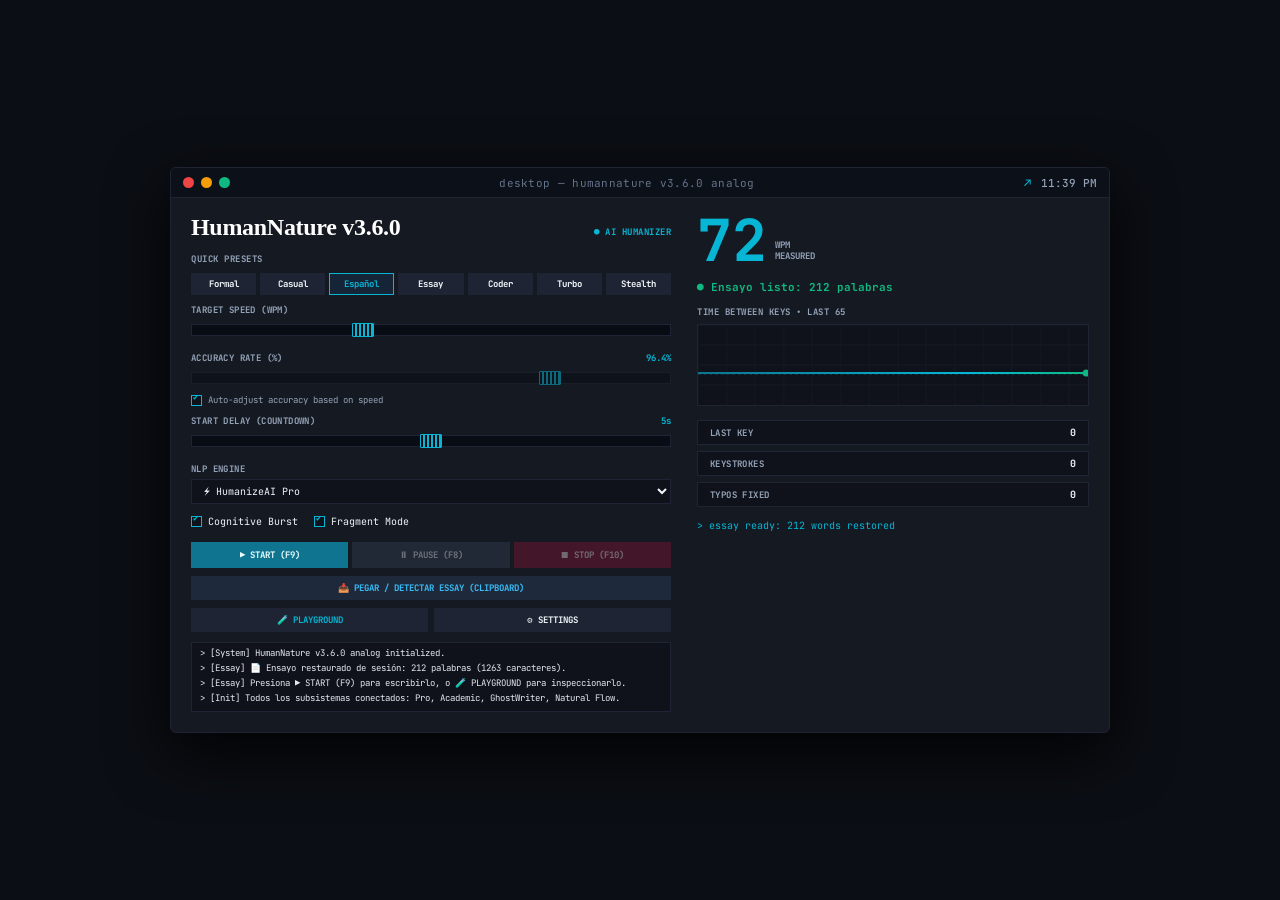
==== templates/index.html @ ff60a1ba "feat: official launch of HumanNature Web Edition v3.6.4" ====
<!DOCTYPE html>
<html lang="es">
<head>
  <meta charset="UTF-8">
  <meta name="viewport" content="width=device-width, initial-scale=1.0">
  <title>desktop — humannature v3.6.0 analog</title>
  <link rel="stylesheet" href="/static/style.css">
  <link rel="preconnect" href="https://fonts.googleapis.com">
  <link rel="preconnect" href="https://fonts.gstatic.com" crossorigin>
  <link href="https://fonts.googleapis.com/css2?family=JetBrains+Mono:wght@400;500;700&display=swap" rel="stylesheet">
</head>
<body>
  <!-- Centered Desktop Window Container -->
  <div class="window-wrapper">
    <div class="desktop-window" id="desktopWindow">
      
      <!-- Top Titlebar: Identical to native Tkinter window -->
      <div class="window-titlebar">
        <div class="titlebar-controls">
          <span class="dot dot-close" title="Close"></span>
          <span class="dot dot-minimize" title="Minimize"></span>
          <span class="dot dot-maximize" title="Maximize"></span>
        </div>
        <div class="titlebar-title">desktop — humannature v3.6.0 analog</div>
        <div class="titlebar-right">
          <span class="pin-icon" title="Always on Top">↗</span>
          <span class="titlebar-clock" id="liveClock">04:38 PM</span>
        </div>
      </div>

      <!-- Main Window Body -->
      <div class="window-body">
        
        <!-- LEFT PANEL (Width 460px) -->
        <div class="left-panel">
          <!-- Title Row -->
          <div class="title-row">
            <h1 class="app-main-title">HumanNature v3.6.0</h1>
            <span class="ai-badge">● AI HUMANIZER</span>
          </div>

          <!-- Quick Presets -->
          <div class="presets-header">
            <span>QUICK PRESETS</span>
          </div>
          <div class="presets-bar" id="presetsBar">
            <button class="preset-btn" data-preset="formal">Formal</button>
            <button class="preset-btn" data-preset="casual">Casual</button>
            <button class="preset-btn active" data-preset="espanol">Español</button>
            <button class="preset-btn" data-preset="essay">Essay</button>
            <button class="preset-btn" data-preset="coder">Coder</button>
            <button class="preset-btn" data-preset="turbo">Turbo</button>
            <button class="preset-btn" data-preset="stealth">Stealth</button>
          </div>

          <!-- Target Speed Slider -->
          <div class="field-group">
            <div class="field-label-row">
              <span class="field-label">TARGET SPEED (WPM)</span>
            </div>
            <div class="slider-wrapper">
              <input type="range" id="wpmSlider" min="30" max="150" value="72" class="analog-slider">
            </div>
          </div>

          <!-- Accuracy Rate Slider -->
          <div class="field-group">
            <div class="field-label-row">
              <span class="field-label">ACCURACY RATE (%)</span>
              <span class="field-value-cyan" id="accValue">96.4%</span>
            </div>
            <div class="slider-wrapper">
              <input type="range" id="accSlider" min="85.0" max="100.0" step="0.1" value="96.4" class="analog-slider" disabled>
            </div>
            <label class="analog-checkbox-label">
              <input type="checkbox" id="autoAccCheck" checked>
              <span class="custom-chk"></span>
              Auto-adjust accuracy based on speed
            </label>
          </div>

          <!-- Start Delay (Countdown) Slider -->
          <div class="field-group">
            <div class="field-label-row">
              <span class="field-label">START DELAY (COUNTDOWN)</span>
              <span class="field-value-cyan" id="delayValue">5s</span>
            </div>
            <div class="slider-wrapper">
              <input type="range" id="delaySlider" min="0" max="10" value="5" class="analog-slider">
            </div>
          </div>

          <!-- NLP Engine Dropdown -->
          <div class="field-group">
            <div class="field-label-row">
              <span class="field-label">NLP ENGINE</span>
            </div>
            <div class="select-box-wrapper">
              <select id="engineSelect" class="analog-select">
                <option value="⚡ HumanizeAI Pro" selected>⚡ HumanizeAI Pro</option>
                <option value="🎓 Academic Master">🎓 Academic Master</option>
                <option value="👻 GhostWriter Ultra">👻 GhostWriter Ultra</option>
                <option value="🌊 Natural Flow">🌊 Natural Flow</option>
              </select>
            </div>
          </div>

          <!-- Typing Options (Burst & Fragment Mode) -->
          <div class="typing-options-row">
            <label class="analog-checkbox-label">
              <input type="checkbox" id="burstCheck" checked>
              <span class="custom-chk"></span>
              Cognitive Burst
            </label>
            <label class="analog-checkbox-label">
              <input type="checkbox" id="fragmentsCheck" checked>
              <span class="custom-chk"></span>
              Fragment Mode
            </label>
          </div>

          <!-- Direct Action Buttons Row 1: START, PAUSE, STOP -->
          <div class="action-btn-row-1">
            <button id="startBtn" class="btn-cyan-action">
              <span>▶ START (F9)</span>
            </button>
            <button id="pauseBtn" class="btn-slate-action" disabled>
              <span>⏸  PAUSE (F8)</span>
            </button>
            <button id="stopBtn" class="btn-rose-action" disabled>
              <span>⏹ STOP (F10)</span>
            </button>
          </div>

          <!-- Action Button Row 2: PEGAR / DETECTAR ESSAY -->
          <button id="pasteEssayBtn" class="btn-paste-essay">
            <span>📥  PEGAR / DETECTAR ESSAY (CLIPBOARD)</span>
          </button>

          <!-- Action Button Row 3: PLAYGROUND & SETTINGS -->
          <div class="action-btn-row-3">
            <button id="playgroundBtn" class="btn-secondary-action">
              <span>🧪  PLAYGROUND</span>
            </button>
            <button id="settingsBtn" class="btn-secondary-action">
              <span>⚙  SETTINGS</span>
            </button>
          </div>

          <!-- Terminal Output Box -->
          <div class="analog-terminal" id="terminalOutput">
            <div class="terminal-line">&gt; [System] HumanNature v3.6.0 analog initialized.</div>
            <div class="terminal-line">&gt; [Essay] 📄 Ensayo restaurado de sesión: 212 palabras (1263 caracteres).</div>
            <div class="terminal-line">&gt; [Essay] Presiona ▶ START (F9) para escribirlo, o 🧪 PLAYGROUND para inspeccionarlo.</div>
          </div>
        </div>

        <!-- RIGHT PANEL -->
        <div class="right-panel">
          <!-- Top Speed Meter -->
          <div class="speed-meter-container">
            <div class="speed-huge-val" id="wpmHugeDisplay">72</div>
            <div class="speed-sub-label">
              <span>WPM</span>
              <span>MEASURED</span>
            </div>
          </div>

          <!-- Main Status Label -->
          <div class="main-status-label ready" id="statusLabel">● Ensayo listo: 212 palabras</div>

          <!-- Latency Graph Title & Canvas -->
          <div class="chart-section">
            <div class="chart-title">TIME BETWEEN KEYS • LAST 65</div>
            <div class="canvas-frame">
              <canvas id="analogCanvas" width="410" height="80"></canvas>
            </div>
          </div>

          <!-- Stat Rows (Last Key, Keystrokes, Typos Fixed) -->
          <div class="stat-rows-container">
            <div class="stat-strip">
              <span class="stat-name">LAST KEY</span>
              <span class="stat-value" id="valLastKey">0</span>
            </div>
            <div class="stat-strip">
              <span class="stat-name">KEYSTROKES</span>
              <span class="stat-value" id="valKeystrokes">0</span>
            </div>
            <div class="stat-strip">
              <span class="stat-name">TYPOS FIXED</span>
              <span class="stat-value" id="valTypos">0</span>
            </div>
          </div>

          <!-- Bottom Telemetry Label -->
          <div class="telemetry-bottom-label" id="telemetryLabel">&gt; essay ready: 212 words restored</div>
        </div>
      </div>
    </div>
  </div>

  <!-- ============================================================
       PLAYGROUND MODAL: 🧪 TEXT PLAYGROUND & INSPECTOR
       (1:1 Replica of Desktop open_playground)
  ============================================================ -->
  <div class="modal-backdrop" id="playgroundModal">
    <div class="modal-dialog pg-dialog-full">
      
      <!-- Top header -->
      <div class="pg-header">
        <div class="pg-title-box">
          <h2 class="pg-title">🧪 TEXT PLAYGROUND & INSPECTOR</h2>
          <p class="pg-subtitle">Live test text humanization (English / Spanish), inspect linguistic diffs, and preview typing metrics.</p>
        </div>
        <button class="pg-close-btn" id="closePlaygroundBtn">✕ CLOSE</button>
      </div>

      <!-- Toolbar -->
      <div class="pg-toolbar">
        <div class="pg-toolbar-left">
          <span class="pg-tb-label">ENGINE:</span>
          <select id="pgEngineSelect" class="pg-select">
            <option value="⚡ HumanizeAI Pro" selected>⚡ HumanizeAI Pro</option>
            <option value="🎓 Academic Master">🎓 Academic Master</option>
            <option value="👻 GhostWriter Ultra">👻 GhostWriter Ultra</option>
            <option value="🌊 Natural Flow">🌊 Natural Flow</option>
          </select>
          <label class="analog-checkbox-label">
            <input type="checkbox" id="pgCasualCheck">
            <span class="custom-chk"></span>
            Casual Mode
          </label>
          <button id="pgSampleEnBtn" class="pg-btn">✨ SAMPLE EN</button>
          <button id="pgSampleEsBtn" class="pg-btn">🇪🇸 SAMPLE ES</button>
          <button id="pgPasteBtn" class="pg-btn">📥 PASTE</button>
          <button id="pgClearBtn" class="pg-btn pg-btn-muted">CLEAR</button>
        </div>
        
        <div class="pg-toolbar-right">
          <button id="pgCleanMarkdownBtn" class="pg-btn">🧹 CLEAN MARKDOWN</button>
          <button id="pgRunBtn" class="pg-btn-primary">⚡ RUN HUMANIZER</button>
          <button id="pgCopyBtn" class="pg-btn">📋 COPY</button>
          <button id="pgUseAutotyperBtn" class="pg-btn-green">🚀 USE IN AUTOTYPER</button>
        </div>
      </div>

      <!-- Split editor pane (50% / 50%) -->
      <div class="pg-editors-container">
        <!-- Left: Original -->
        <div class="pg-editor-col">
          <div class="pg-editor-label">ORIGINAL TEXT (INPUT)</div>
          <textarea id="pgInputText" class="pg-editor-textarea" placeholder="Pega aquí tu ensayo generado por IA..."></textarea>
        </div>

        <!-- Right: Humanized Output (Preview) - Dark Theme Matching Original App -->
        <div class="pg-editor-col">
          <div class="pg-editor-label pg-label-cyan">HUMANIZED OUTPUT (PREVIEW)</div>
          <textarea id="pgOutputText" class="pg-editor-textarea" placeholder="El texto humanizado aparecerá aquí tras presionar 'RUN HUMANIZER'..." readonly></textarea>
        </div>
      </div>

      <!-- Bottom Analytics Dashboard (5 Metric Cards) -->
      <div class="pg-analytics-dashboard">
        <div class="pg-metric-card">
          <span class="pg-metric-title">INPUT WORDS / CHARS</span>
          <strong class="pg-metric-val" id="cardInWords">0 words • 0 chars</strong>
        </div>
        <div class="pg-metric-card">
          <span class="pg-metric-title">OUTPUT WORDS / CHARS</span>
          <strong class="pg-metric-val" id="cardOutWords">0 words • 0 chars</strong>
        </div>
        <div class="pg-metric-card">
          <span class="pg-metric-title">WORDS CHANGED / DIFF</span>
          <strong class="pg-metric-val" id="cardDiff">0 words modified</strong>
        </div>
        <div class="pg-metric-card">
          <span class="pg-metric-title">DETECTED LANGUAGE</span>
          <strong class="pg-metric-val" id="cardLang">—</strong>
        </div>
        <div class="pg-metric-card">
          <span class="pg-metric-title">EST. TYPING DURATION</span>
          <strong class="pg-metric-val" id="cardTiming">0m 00s @ 72 WPM</strong>
        </div>
      </div>

      <!-- Extra: Bookmarklet Bar for universal typing in Google Docs / GPTZero -->
      <div class="pg-bookmarklet-strip">
        <span class="bm-strip-text">⚡ Auto-Typer Universal Bookmarklet:</span>
        <a href="#" id="pgBookmarkletLink" class="bm-strip-pill">⚡ HumanNature AutoTyper</a>
        <span class="bm-strip-hint">(Arrastra este botón a tu barra de marcadores para escribir directo en Google Docs / GPTZero)</span>
      </div>
    </div>
  </div>

  <!-- ============================================================
       SETTINGS MODAL: ⚙ SETTINGS
  ============================================================ -->
  <div class="modal-backdrop" id="settingsModal">
    <div class="modal-dialog modal-sm">
      <div class="modal-header">
        <h2 class="modal-title">⚙ SETTINGS & CONFIGURATION</h2>
        <button class="modal-close-btn" id="closeSettingsBtn">✕ CLOSE</button>
      </div>
      <div class="settings-content">
        <div class="setting-row">
          <div>
            <strong>Use Shift+Enter for newlines</strong>
            <p>Emits Shift+Enter instead of standard Enter (useful for chat apps / docs).</p>
          </div>
          <label class="analog-checkbox-label">
            <input type="checkbox" id="setShiftEnter">
            <span class="custom-chk"></span>
          </label>
        </div>
        <div class="setting-row">
          <div>
            <strong>🚫 Strip Markdown (*, **, `)</strong>
            <p>Removes AI asterisks and markdown symbols before typing (prevents Google Docs markdown alerts).</p>
          </div>
          <label class="analog-checkbox-label">
            <input type="checkbox" id="setStripMarkdown" checked>
            <span class="custom-chk"></span>
          </label>
        </div>
        <div class="setting-row">
          <div>
            <strong>🚫 Strip Emojis</strong>
            <p>Filters out emojis before simulated typing.</p>
          </div>
          <label class="analog-checkbox-label">
            <input type="checkbox" id="setStripEmojis">
            <span class="custom-chk"></span>
          </label>
        </div>
        <div class="setting-row">
          <div>
            <strong>Audio feedback (Synthetic clicks)</strong>
            <p>Subtle mechanical keyboard audio clicks during keystroke simulation.</p>
          </div>
          <label class="analog-checkbox-label">
            <input type="checkbox" id="setAudioClicks">
            <span class="custom-chk"></span>
          </label>
        </div>
        <div class="setting-row">
          <div>
            <strong>External System Window Typing Bridge</strong>
            <p>Allows typing into other native desktop windows via background pynput worker.</p>
          </div>
          <button id="setDesktopBridgeBtn" class="tb-btn tb-btn-secondary" style="font-size: 11px;">
            💻 TYPE TO ACTIVE DESKTOP WINDOW
          </button>
        </div>
      </div>
    </div>
  </div>

  <script src="/static/app.js?v=3.6.4"></script>
</body>
</html>
---- static/style.css ----
/* HumanNature v3.6.0 Analog Desktop Theme - 1:1 Pixel Match */
:root {
  --c-bg: #0B0E14;
  --c-cream: #151922;
  --c-charcoal: #F1F5F9;
  --c-orange: #06B6D4;      /* Cyber Cyan */
  --c-muted: #94A3B8;
  --c-border: #1E2433;
  --c-surface: #0F121A;
  --c-rose: #F43F5E;
  --c-green: #10B981;
  --c-btn-bg: #1E2433;
  --c-btn-hover: #283044;
  
  --font-serif: 'Georgia', serif;
  --font-mono: 'Consolas', 'JetBrains Mono', monospace;
}

* {
  box-sizing: border-box;
  margin: 0;
  padding: 0;
}

body {
  background-color: var(--c-bg);
  color: var(--c-charcoal);
  font-family: var(--font-mono);
  min-height: 100vh;
  display: flex;
  align-items: center;
  justify-content: center;
  padding: 16px;
  user-select: none;
}

/* Centered Window Wrapper */
.window-wrapper {
  display: flex;
  justify-content: center;
  align-items: center;
  width: 100%;
}

.desktop-window {
  width: 940px;
  background-color: var(--c-cream);
  border: 1px solid var(--c-border);
  border-radius: 6px;
  box-shadow: 0 20px 60px rgba(0, 0, 0, 0.85);
  overflow: hidden;
  display: flex;
  flex-direction: column;
}

/* -------------------------------------------------------------
   Titlebar (Identical to Tkinter borderless / dark title)
------------------------------------------------------------- */
.window-titlebar {
  background-color: #0c1018;
  height: 30px;
  border-bottom: 1px solid var(--c-border);
  display: flex;
  align-items: center;
  justify-content: space-between;
  padding: 0 12px;
}

.titlebar-controls {
  display: flex;
  align-items: center;
  gap: 7px;
}

.dot {
  width: 11px;
  height: 11px;
  border-radius: 50%;
  display: inline-block;
  cursor: pointer;
}

.dot-close { background-color: #ef4444; }
.dot-minimize { background-color: #f59e0b; }
.dot-maximize { background-color: #10b981; }

.titlebar-title {
  font-family: var(--font-mono);
  font-size: 11px;
  color: #64748b;
  letter-spacing: 0.3px;
}

.titlebar-right {
  display: flex;
  align-items: center;
  gap: 10px;
  font-family: var(--font-mono);
  font-size: 11px;
  color: #64748b;
}

.pin-icon {
  color: #06B6D4;
  font-size: 12px;
  cursor: pointer;
}

.titlebar-clock {
  color: #94A3B8;
  font-weight: 500;
}

/* -------------------------------------------------------------
   Window Body
------------------------------------------------------------- */
.window-body {
  display: grid;
  grid-template-columns: 480px 1fr;
  padding: 16px 20px 20px;
  gap: 20px;
  background-color: var(--c-cream);
}

/* -------------------------------------------------------------
   LEFT PANEL
------------------------------------------------------------- */
.left-panel {
  display: flex;
  flex-direction: column;
  gap: 8px;
}

.title-row {
  display: flex;
  align-items: baseline;
  justify-content: space-between;
  margin-bottom: 2px;
}

.app-main-title {
  font-family: var(--font-serif);
  font-size: 24px;
  font-weight: 700;
  color: #FFFFFF;
  letter-spacing: -0.3px;
}

.ai-badge {
  font-family: var(--font-mono);
  font-size: 9px;
  font-weight: 700;
  color: var(--c-orange);
  letter-spacing: 0.5px;
}

/* Presets Bar */
.presets-header {
  font-size: 9px;
  font-weight: 700;
  color: var(--c-muted);
  letter-spacing: 0.5px;
  margin-top: 2px;
}

.presets-bar {
  display: flex;
  gap: 4px;
}

.preset-btn {
  flex: 1;
  background-color: var(--c-btn-bg);
  color: var(--c-charcoal);
  border: 1px solid var(--c-border);
  font-family: var(--font-mono);
  font-size: 9px;
  font-weight: 700;
  padding: 4px 0;
  cursor: pointer;
  text-align: center;
  transition: all 0.15s ease;
}

.preset-btn:hover {
  background-color: var(--c-btn-hover);
  color: var(--c-orange);
}

.preset-btn.active {
  border-color: var(--c-orange);
  color: var(--c-orange);
  background-color: #162438;
}

/* Sliders & Controls */
.field-group {
  display: flex;
  flex-direction: column;
  gap: 2px;
  margin-top: 1px;
}

.field-label-row {
  display: flex;
  justify-content: space-between;
  align-items: center;
}

.field-label {
  font-size: 9px;
  font-weight: 700;
  color: var(--c-muted);
  letter-spacing: 0.4px;
}

.field-value-cyan {
  font-size: 9px;
  font-weight: 700;
  color: var(--c-orange);
}

.slider-wrapper {
  padding: 2px 0;
}

/* Exact Tkinter Scale lookalike */
.analog-slider {
  -webkit-appearance: none;
  appearance: none;
  width: 100%;
  height: 12px;
  background: #080c14;
  border: 1px solid #1E2433;
  outline: none;
  cursor: pointer;
}

.analog-slider::-webkit-slider-thumb {
  -webkit-appearance: none;
  appearance: none;
  width: 22px;
  height: 14px;
  background: repeating-linear-gradient(
    90deg,
    #080c14,
    #080c14 2px,
    #06B6D4 2px,
    #06B6D4 4px
  );
  border: 1px solid #06B6D4;
  border-radius: 1px;
  cursor: pointer;
}

.analog-slider:disabled {
  opacity: 0.5;
  cursor: not-allowed;
}

/* Checkbox Style matching Tkinter checkbuttons */
.analog-checkbox-label {
  display: inline-flex;
  align-items: center;
  gap: 6px;
  font-size: 9px;
  color: var(--c-muted);
  cursor: pointer;
  margin-top: 1px;
}

.analog-checkbox-label input {
  display: none;
}

.custom-chk {
  width: 11px;
  height: 11px;
  background-color: var(--c-surface);
  border: 1px solid #283044;
  display: inline-block;
  position: relative;
}

.analog-checkbox-label input:checked + .custom-chk {
  background-color: var(--c-surface);
  border-color: var(--c-orange);
}

.analog-checkbox-label input:checked + .custom-chk::after {
  content: "✔";
  position: absolute;
  top: -3px;
  left: 1px;
  font-size: 9px;
  color: var(--c-orange);
  line-height: 1;
}

/* NLP Select */
.select-box-wrapper {
  margin-top: 2px;
}

.analog-select {
  width: 100%;
  background-color: var(--c-surface);
  color: var(--c-charcoal);
  border: 1px solid var(--c-border);
  font-family: var(--font-mono);
  font-size: 10px;
  padding: 4px 8px;
  outline: none;
  cursor: pointer;
}

.analog-select:focus {
  border-color: var(--c-orange);
}

/* Typing options */
.typing-options-row {
  display: flex;
  gap: 16px;
  margin-top: 2px;
  margin-bottom: 2px;
}

.typing-options-row .analog-checkbox-label {
  color: var(--c-charcoal);
  font-size: 10px;
}

/* Buttons Row 1 */
.action-btn-row-1 {
  display: flex;
  gap: 4px;
  margin-top: 4px;
}

.action-btn-row-1 button {
  flex: 1;
  font-family: var(--font-mono);
  font-size: 9px;
  font-weight: 700;
  padding: 7px 0;
  border: none;
  cursor: pointer;
  transition: opacity 0.15s ease;
}

.btn-cyan-action {
  background-color: #0E7490;
  color: #ECFEFF;
}

.btn-cyan-action:hover:not(:disabled) {
  background-color: #0891B2;
}

.btn-slate-action {
  background-color: #334155;
  color: #F1F5F9;
}

.btn-slate-action:hover:not(:disabled) {
  background-color: #475569;
}

.btn-rose-action {
  background-color: #881337;
  color: #FFE4E6;
}

.btn-rose-action:hover:not(:disabled) {
  background-color: #9F1239;
}

button:disabled {
  opacity: 0.4;
  cursor: not-allowed;
}

/* Button Row 2: Paste Essay */
.btn-paste-essay {
  width: 100%;
  background-color: #1E293B;
  color: #38BDF8;
  font-family: var(--font-mono);
  font-size: 9px;
  font-weight: 700;
  padding: 6px 0;
  border: none;
  cursor: pointer;
  transition: background-color 0.15s ease;
}

.btn-paste-essay:hover {
  background-color: #334155;
}

/* Button Row 3: Playground & Settings */
.action-btn-row-3 {
  display: flex;
  gap: 6px;
}

.btn-secondary-action {
  flex: 1;
  background-color: var(--c-btn-bg);
  color: var(--c-orange);
  border: none;
  font-family: var(--font-mono);
  font-size: 9px;
  font-weight: 700;
  padding: 6px 0;
  cursor: pointer;
}

.btn-secondary-action:last-child {
  color: var(--c-charcoal);
}

.btn-secondary-action:hover {
  background-color: var(--c-btn-hover);
}

/* Analog Terminal Box */
.analog-terminal {
  background-color: var(--c-surface);
  border: 1px solid var(--c-border);
  height: 70px;
  overflow-y: auto;
  padding: 6px 8px;
  display: flex;
  flex-direction: column;
  gap: 3px;
  font-size: 9px;
  color: #E2E8F0;
  margin-top: 2px;
}

.terminal-line {
  line-height: 1.35;
  word-break: break-all;
}

/* -------------------------------------------------------------
   RIGHT PANEL
------------------------------------------------------------- */
.right-panel {
  display: flex;
  flex-direction: column;
  padding-left: 6px;
}

.speed-meter-container {
  display: flex;
  align-items: flex-end;
  gap: 8px;
}

.speed-huge-val {
  font-family: var(--font-mono);
  font-size: 58px;
  font-weight: 700;
  color: var(--c-orange);
  line-height: 0.9;
}

.speed-sub-label {
  display: flex;
  flex-direction: column;
  font-family: var(--font-mono);
  font-size: 9px;
  font-weight: 700;
  color: var(--c-muted);
  line-height: 1.25;
  margin-bottom: 4px;
}

.main-status-label {
  font-family: var(--font-mono);
  font-size: 11px;
  font-weight: 700;
  color: var(--c-green);
  margin-top: 14px;
  margin-bottom: 12px;
}

.chart-section {
  display: flex;
  flex-direction: column;
  gap: 6px;
}

.chart-title {
  font-size: 9px;
  font-weight: 700;
  color: var(--c-muted);
  letter-spacing: 0.5px;
}

.canvas-frame {
  background-color: var(--c-surface);
  border: 1px solid var(--c-border);
  height: 82px;
  display: flex;
}

#analogCanvas {
  width: 100%;
  height: 80px;
  display: block;
}

/* Stat Rows */
.stat-rows-container {
  display: flex;
  flex-direction: column;
  gap: 6px;
  margin-top: 14px;
}

.stat-strip {
  background-color: var(--c-surface);
  border: 1px solid var(--c-border);
  padding: 5px 12px;
  display: flex;
  justify-content: space-between;
  align-items: center;
}

.stat-name {
  font-size: 9px;
  font-weight: 700;
  color: var(--c-muted);
  letter-spacing: 0.4px;
}

.stat-value {
  font-size: 10px;
  font-weight: 700;
  color: var(--c-charcoal);
}

.telemetry-bottom-label {
  font-family: var(--font-mono);
  font-size: 10px;
  color: var(--c-orange);
  margin-top: 12px;
}

/* -------------------------------------------------------------
   PLAYGROUND MODAL (1:1 Match with Desktop open_playground)
------------------------------------------------------------- */
.modal-backdrop {
  position: fixed;
  top: 0;
  left: 0;
  width: 100vw;
  height: 100vh;
  background-color: rgba(6, 8, 13, 0.85);
  display: none;
  align-items: center;
  justify-content: center;
  z-index: 99999;
  backdrop-filter: blur(4px);
}

.modal-backdrop.open {
  display: flex;
}

.modal-dialog {
  background-color: var(--c-bg);
  border: 1px solid var(--c-border);
  box-shadow: 0 24px 70px rgba(0, 0, 0, 0.95);
  display: flex;
  flex-direction: column;
  overflow: hidden;
  border-radius: 4px;
}

.pg-dialog-full {
  width: 920px;
  max-width: 96vw;
  max-height: 94vh;
}

.pg-header {
  background-color: var(--c-cream);
  padding: 12px 16px;
  display: flex;
  justify-content: space-between;
  align-items: center;
  border-bottom: 1px solid var(--c-border);
}

.pg-title {
  font-family: var(--font-serif);
  font-size: 13px;
  font-weight: 700;
  color: var(--c-charcoal);
}

.pg-subtitle {
  font-family: var(--font-mono);
  font-size: 8px;
  color: var(--c-muted);
  margin-top: 2px;
}

.pg-close-btn {
  background-color: var(--c-btn-bg);
  color: var(--c-muted);
  border: 1px solid var(--c-border);
  font-family: var(--font-mono);
  font-size: 8px;
  font-weight: 700;
  padding: 4px 10px;
  cursor: pointer;
}

.pg-close-btn:hover {
  color: var(--c-charcoal);
  border-color: var(--c-orange);
}

/* Toolbar */
.pg-toolbar {
  background-color: var(--c-surface);
  border-bottom: 1px solid var(--c-border);
  padding: 8px 16px;
  display: flex;
  justify-content: space-between;
  align-items: center;
  gap: 8px;
  flex-wrap: wrap;
}

.pg-toolbar-left, .pg-toolbar-right {
  display: flex;
  align-items: center;
  gap: 6px;
}

.pg-tb-label {
  font-size: 8px;
  font-weight: 700;
  color: var(--c-muted);
}

.pg-select {
  background-color: var(--c-cream);
  color: var(--c-charcoal);
  border: 1px solid var(--c-border);
  font-family: var(--font-mono);
  font-size: 9px;
  padding: 3px 6px;
  outline: none;
}

.pg-btn {
  background-color: var(--c-btn-bg);
  color: var(--c-charcoal);
  border: none;
  font-family: var(--font-mono);
  font-size: 8px;
  font-weight: 700;
  padding: 4px 8px;
  cursor: pointer;
  transition: all 0.15s ease;
}

.pg-btn:hover {
  background-color: var(--c-btn-hover);
  color: var(--c-orange);
}

.pg-btn-muted {
  color: var(--c-muted);
}

.pg-btn-primary {
  background-color: var(--c-orange);
  color: var(--c-bg);
  border: none;
  font-family: var(--font-mono);
  font-size: 8px;
  font-weight: 700;
  padding: 4px 12px;
  cursor: pointer;
}

.pg-btn-primary:hover {
  background-color: #22D3EE;
}

.pg-btn-green {
  background-color: #059669;
  color: #FFFFFF;
  border: none;
  font-family: var(--font-mono);
  font-size: 8px;
  font-weight: 700;
  padding: 4px 10px;
  cursor: pointer;
}

.pg-btn-green:hover {
  background-color: #10B981;
}

/* Split Dual Editor Pane */
.pg-editors-container {
  display: flex;
  gap: 12px;
  padding: 12px 16px;
  background-color: var(--c-bg);
}

.pg-editor-col {
  flex: 1;
  display: flex;
  flex-direction: column;
  gap: 4px;
}

.pg-editor-label {
  font-size: 8px;
  font-weight: 700;
  color: var(--c-muted);
  letter-spacing: 0.3px;
}

.pg-label-cyan {
  color: var(--c-orange);
}

/* Both textareas are DARK (#0F121A) matching original Tkinter Text */
.pg-editor-textarea {
  width: 100%;
  height: 240px;
  background-color: var(--c-surface);
  border: 1px solid var(--c-border);
  color: #E2E8F0;
  font-family: var(--font-mono);
  font-size: 10px;
  line-height: 1.5;
  padding: 10px;
  resize: vertical;
  outline: none;
}

.pg-editor-textarea:focus {
  border-color: var(--c-orange);
}

/* Bottom Analytics Dashboard (5 Cards) */
.pg-analytics-dashboard {
  background-color: var(--c-cream);
  border-top: 1px solid var(--c-border);
  padding: 10px 16px;
  display: flex;
  gap: 8px;
}

.pg-metric-card {
  flex: 1;
  background-color: var(--c-surface);
  border: 1px solid var(--c-border);
  padding: 6px 12px;
  display: flex;
  flex-direction: column;
  gap: 2px;
}

.pg-metric-title {
  font-size: 7px;
  font-weight: 700;
  color: var(--c-muted);
  letter-spacing: 0.3px;
}

.pg-metric-val {
  font-size: 11px;
  font-weight: 700;
  color: var(--c-charcoal);
  white-space: nowrap;
  overflow: hidden;
  text-overflow: ellipsis;
}

/* Extra Bookmarklet Strip */
.pg-bookmarklet-strip {
  background-color: #0c1018;
  border-top: 1px solid var(--c-border);
  padding: 6px 16px;
  display: flex;
  align-items: center;
  gap: 10px;
  font-size: 9px;
  color: var(--c-muted);
}

.bm-strip-pill {
  background: linear-gradient(135deg, #0284c7, #2563eb);
  color: #FFFFFF;
  text-decoration: none;
  font-size: 9px;
  font-weight: 700;
  padding: 3px 10px;
  border-radius: 12px;
  cursor: grab;
}

.bm-strip-hint {
  font-size: 8px;
  color: #64748b;
}

/* -------------------------------------------------------------
   SETTINGS MODAL
------------------------------------------------------------- */
.modal-sm {
  width: 500px;
}

.modal-header {
  background-color: #0c1018;
  border-bottom: 1px solid var(--c-border);
  padding: 10px 16px;
  display: flex;
  justify-content: space-between;
  align-items: center;
}

.modal-title {
  font-family: var(--font-serif);
  font-size: 13px;
  font-weight: 700;
  color: var(--c-charcoal);
}

.modal-close-btn {
  background-color: var(--c-btn-bg);
  color: var(--c-muted);
  border: 1px solid var(--c-border);
  font-family: var(--font-mono);
  font-size: 8px;
  font-weight: 700;
  padding: 4px 10px;
  cursor: pointer;
}

.modal-close-btn:hover {
  color: var(--c-charcoal);
  border-color: var(--c-orange);
}

.settings-content {
  padding: 14px 18px;
  display: flex;
  flex-direction: column;
  gap: 12px;
  background-color: var(--c-cream);
}

.setting-row {
  display: flex;
  justify-content: space-between;
  align-items: center;
  padding: 8px 0;
  border-bottom: 1px solid var(--c-border);
}

.setting-row strong {
  font-size: 10px;
  display: block;
}

.setting-row p {
  font-size: 8px;
  color: var(--c-muted);
  margin-top: 2px;
}
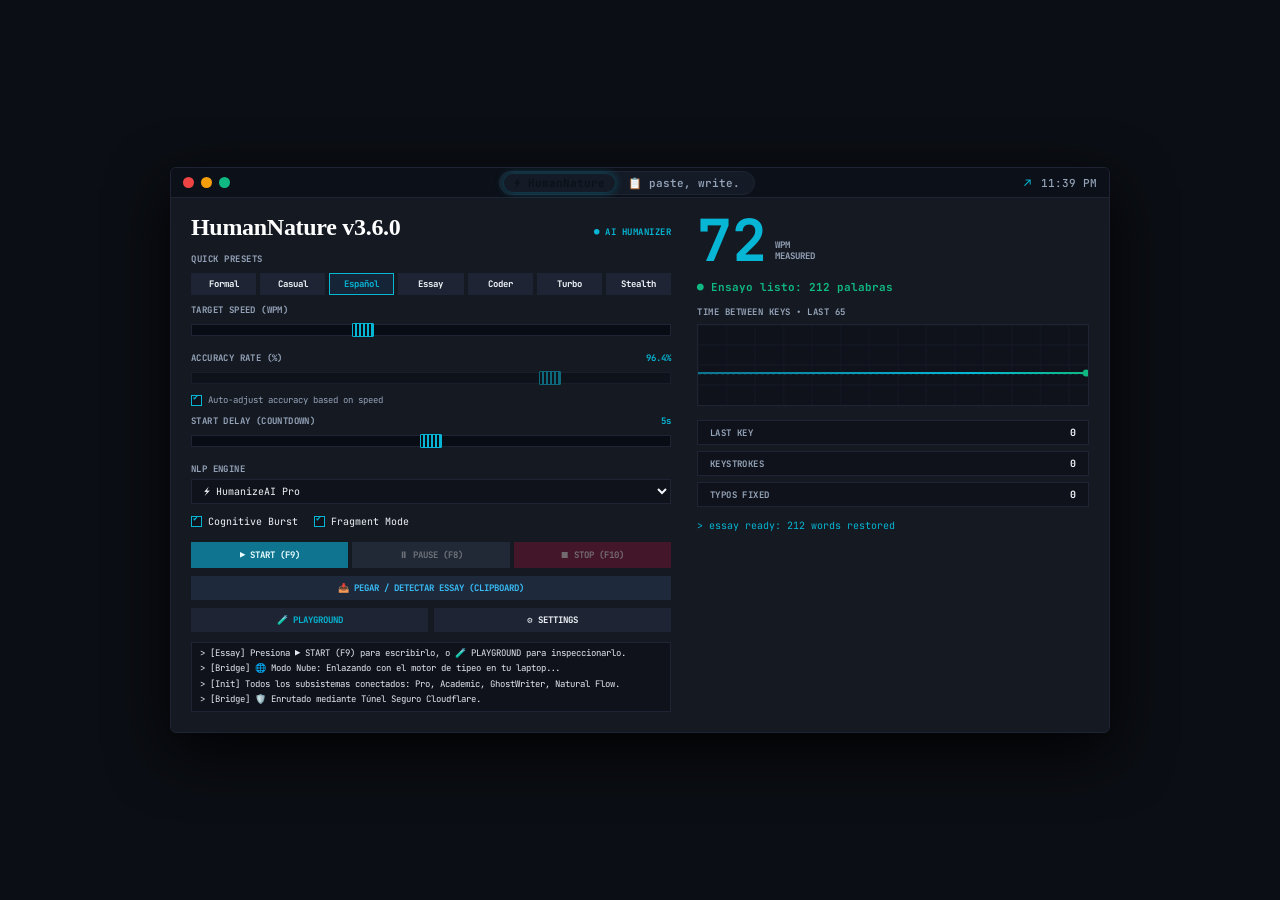
==== commit 3abe00ec: "feat: add paste, write. alternate web app view and transform endpoints" ====
--- a/templates/index.html
+++ b/templates/index.html
@@ -21,7 +21,12 @@
           <span class="dot dot-minimize" title="Minimize"></span>
           <span class="dot dot-maximize" title="Maximize"></span>
         </div>
-        <div class="titlebar-title">desktop — humannature v3.6.0 analog</div>
+        
+        <div class="app-switcher">
+          <a href="/" class="switcher-pill active" title="HumanNature AI Essay Humanizer">⚡ HumanNature</a>
+          <a href="/paste-write" class="switcher-pill" title="paste, write. — Universal Input Typist">📋 paste, write.</a>
+        </div>
+
         <div class="titlebar-right">
           <span class="pin-icon" title="Always on Top">↗</span>
           <span class="titlebar-clock" id="liveClock">04:38 PM</span>
--- a/static/style.css
+++ b/static/style.css
@@ -91,6 +91,39 @@
   letter-spacing: 0.3px;
 }
 
+/* App Switcher in Titlebar */
+.app-switcher {
+  display: flex;
+  align-items: center;
+  background-color: #141A26;
+  border: 1px solid var(--c-border);
+  border-radius: 20px;
+  padding: 2px 4px;
+  gap: 3px;
+}
+
+.switcher-pill {
+  font-size: 11px;
+  font-family: var(--font-mono);
+  font-weight: 600;
+  color: #94A3B8;
+  text-decoration: none;
+  padding: 2px 10px;
+  border-radius: 14px;
+  transition: all 0.18s ease;
+}
+
+.switcher-pill:hover {
+  color: #F1F5F9;
+  background-color: rgba(255, 255, 255, 0.05);
+}
+
+.switcher-pill.active {
+  color: #0c1018;
+  background-color: var(--c-cyan);
+  box-shadow: 0 0 10px rgba(6, 182, 212, 0.4);
+}
+
 .titlebar-right {
   display: flex;
   align-items: center;
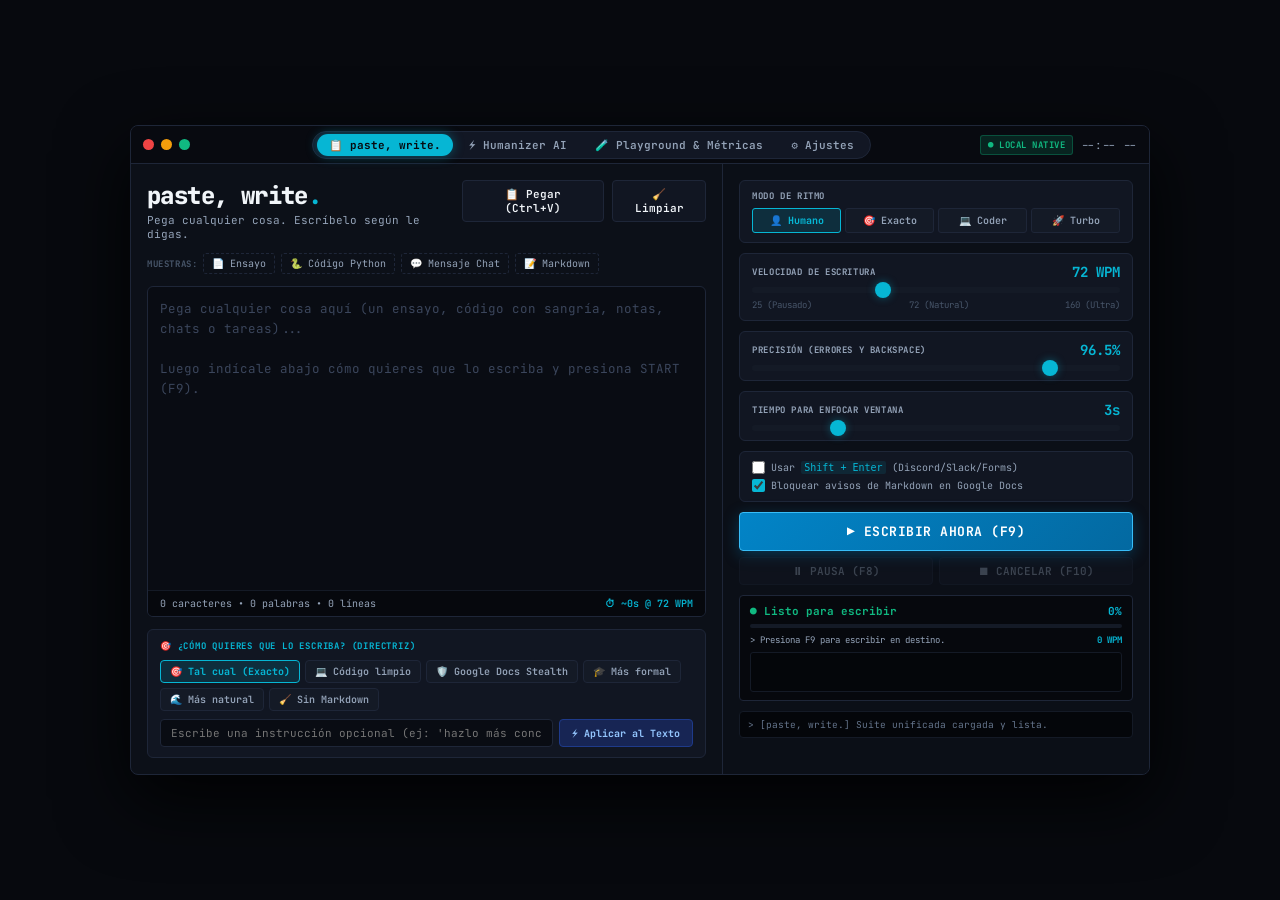
==== commit a7b653fe: "feat: merge HumanNature and paste, write into a single unified master application" ====
--- a/templates/index.html
+++ b/templates/index.html
@@ -3,364 +3,428 @@
 <head>
   <meta charset="UTF-8">
   <meta name="viewport" content="width=device-width, initial-scale=1.0">
-  <title>desktop — humannature v3.6.0 analog</title>
-  <link rel="stylesheet" href="/static/style.css">
+  <title>HumanNature × paste, write. — Unified Typist & AI Studio</title>
+  <link rel="stylesheet" href="/static/unified.css">
   <link rel="preconnect" href="https://fonts.googleapis.com">
   <link rel="preconnect" href="https://fonts.gstatic.com" crossorigin>
-  <link href="https://fonts.googleapis.com/css2?family=JetBrains+Mono:wght@400;500;700&display=swap" rel="stylesheet">
+  <link href="https://fonts.googleapis.com/css2?family=JetBrains+Mono:wght@400;500;700;800&display=swap" rel="stylesheet">
 </head>
 <body>
-  <!-- Centered Desktop Window Container -->
+
+  <!-- Centered Master Window Wrapper -->
   <div class="window-wrapper">
     <div class="desktop-window" id="desktopWindow">
-      
-      <!-- Top Titlebar: Identical to native Tkinter window -->
+
+      <!-- Top Titlebar with Master Unified Tabs -->
       <div class="window-titlebar">
+        <!-- Window Controls -->
         <div class="titlebar-controls">
-          <span class="dot dot-close" title="Close"></span>
-          <span class="dot dot-minimize" title="Minimize"></span>
-          <span class="dot dot-maximize" title="Maximize"></span>
-        </div>
-        
-        <div class="app-switcher">
-          <a href="/" class="switcher-pill active" title="HumanNature AI Essay Humanizer">⚡ HumanNature</a>
-          <a href="/paste-write" class="switcher-pill" title="paste, write. — Universal Input Typist">📋 paste, write.</a>
-        </div>
-
+          <span class="dot dot-close" title="Cerrar"></span>
+          <span class="dot dot-minimize" title="Minimizar"></span>
+          <span class="dot dot-maximize" title="Maximizar"></span>
+        </div>
+
+        <!-- Master Tabs Switcher -->
+        <div class="master-nav-tabs">
+          <button class="nav-tab-btn active" data-tab="pastewrite" title="Tipeador Directo: Pega lo que sea y escríbelo">
+            📋 paste, write.
+          </button>
+          <button class="nav-tab-btn" data-tab="humanizer" title="Estudio de Humanización de Ensayos AI">
+            ⚡ Humanizer AI
+          </button>
+          <button class="nav-tab-btn" data-tab="playground" title="Inspección de Perplejidad y Métricas de Detección">
+            🧪 Playground & Métricas
+          </button>
+          <button class="nav-tab-btn" data-tab="settings" title="Ajustes de Hardware y Atajos de Teclado">
+            ⚙️ Ajustes
+          </button>
+        </div>
+
+        <!-- Right Indicators -->
         <div class="titlebar-right">
-          <span class="pin-icon" title="Always on Top">↗</span>
-          <span class="titlebar-clock" id="liveClock">04:38 PM</span>
+          <span class="connection-status" id="bridgeStatusBadge" title="Estado de enlace con el hardware local">● LOCAL NATIVE</span>
+          <span class="titlebar-clock" id="liveClock">--:-- --</span>
         </div>
       </div>
 
-      <!-- Main Window Body -->
-      <div class="window-body">
-        
-        <!-- LEFT PANEL (Width 460px) -->
-        <div class="left-panel">
-          <!-- Title Row -->
-          <div class="title-row">
-            <h1 class="app-main-title">HumanNature v3.6.0</h1>
-            <span class="ai-badge">● AI HUMANIZER</span>
+      <!-- Tab Content Area -->
+      <div class="tab-content-area">
+
+        <!-- =========================================================
+             TAB 1: PASTE, WRITE. (UNIVERSAL INPUT TYPIST)
+             ========================================================= -->
+        <div class="tab-panel active" id="tab-pastewrite">
+          <div class="pw-workspace-grid">
+            
+            <!-- Left Column: Pasting Canvas & Directive -->
+            <div class="pw-left-col">
+              
+              <!-- Header Bar -->
+              <div class="pw-header-bar">
+                <div>
+                  <h1 class="pw-hero-title">paste, write<span>.</span></h1>
+                  <span class="pw-hero-desc">Pega cualquier cosa. Escríbelo según le digas.</span>
+                </div>
+                <div class="pw-tool-buttons">
+                  <button class="pw-btn-tool" id="pwPasteBtn" title="Pegar contenido del portapapeles (Ctrl+V)">
+                    📋 Pegar (Ctrl+V)
+                  </button>
+                  <button class="pw-btn-tool" id="pwClearBtn" title="Limpiar lienzo">
+                    🧹 Limpiar
+                  </button>
+                </div>
+              </div>
+
+              <!-- Quick Samples -->
+              <div class="pw-samples-strip">
+                <span class="pw-sample-tag">MUESTRAS:</span>
+                <button class="pw-chip-sample" id="sampleEssayBtn">📄 Ensayo</button>
+                <button class="pw-chip-sample" id="sampleCodeBtn">🐍 Código Python</button>
+                <button class="pw-chip-sample" id="sampleChatBtn">💬 Mensaje Chat</button>
+                <button class="pw-chip-sample" id="sampleMarkdownBtn">📝 Markdown</button>
+              </div>
+
+              <!-- Big Textarea -->
+              <div class="pw-text-container">
+                <textarea 
+                  id="pwTextInput" 
+                  class="pw-main-textarea" 
+                  placeholder="Pega cualquier cosa aquí (un ensayo, código con sangría, notas, chats o tareas)...&#10;&#10;Luego indícale abajo cómo quieres que lo escriba y presiona START (F9)."
+                  spellcheck="false"
+                ></textarea>
+                <div class="pw-text-status-bar">
+                  <span id="pwCharCount">0 caracteres</span>
+                  <span>•</span>
+                  <span id="pwWordCount">0 palabras</span>
+                  <span>•</span>
+                  <span id="pwLineCount">0 líneas</span>
+                  <span class="pw-time-estimate" id="pwEstimateTime">⏱ ~0s @ 72 WPM</span>
+                </div>
+              </div>
+
+              <!-- Instruction & Directive Section -->
+              <div class="pw-directive-box">
+                <span class="pw-directive-label">🎯 ¿CÓMO QUIERES QUE LO ESCRIBA? (DIRECTRIZ)</span>
+                
+                <div class="pw-directive-chips-row">
+                  <button class="pw-chip-dir active" data-directive="verbatim" title="Escribe carácter por carácter exactamente como está">
+                    🎯 Tal cual (Exacto)
+                  </button>
+                  <button class="pw-chip-dir" data-directive="code" title="Respeta sangría de código, llaves y comillas sin autocorregir">
+                    💻 Código limpio
+                  </button>
+                  <button class="pw-chip-dir" data-directive="stealth" title="Elimina asteriscos y markdown para que Google Docs no muestre avisos">
+                    🛡️ Google Docs Stealth
+                  </button>
+                  <button class="pw-chip-dir" data-directive="formal" title="Eleva el vocabulario a nivel académico antes de escribir">
+                    🎓 Más formal
+                  </button>
+                  <button class="pw-chip-dir" data-directive="casual" title="Aporta fluidez conversacional antes de escribir">
+                    🌊 Más natural
+                  </button>
+                  <button class="pw-chip-dir" data-directive="clean_markdown" title="Depura asteriscos y encabezados de markdown">
+                    🧹 Sin Markdown
+                  </button>
+                </div>
+
+                <div class="pw-custom-instruction-wrap">
+                  <input 
+                    type="text" 
+                    id="pwCustomInstruction" 
+                    class="pw-custom-input" 
+                    placeholder="Escribe una instrucción opcional (ej: 'hazlo más conciso', 'traduce al inglés')..."
+                  />
+                  <button class="pw-btn-transform" id="pwApplyInstructionBtn">
+                    ⚡ Aplicar al Texto
+                  </button>
+                </div>
+              </div>
+
+            </div>
+
+            <!-- Right Column: Typist Controls & Telemetry -->
+            <div class="pw-right-col">
+              
+              <!-- Rhythm Mode -->
+              <div class="pw-card">
+                <span class="pw-card-title">MODO DE RITMO</span>
+                <div class="pw-mode-grid">
+                  <button class="pw-btn-mode active" data-mode="human">👤 Humano</button>
+                  <button class="pw-btn-mode" data-mode="verbatim">🎯 Exacto</button>
+                  <button class="pw-btn-mode" data-mode="code">💻 Coder</button>
+                  <button class="pw-btn-mode" data-mode="turbo">🚀 Turbo</button>
+                </div>
+              </div>
+
+              <!-- Speed Slider -->
+              <div class="pw-card">
+                <div class="pw-card-header">
+                  <span class="pw-card-title">VELOCIDAD DE ESCRITURA</span>
+                  <span class="pw-val-highlight" id="pwWpmDisplay">72 WPM</span>
+                </div>
+                <input type="range" id="pwWpmSlider" min="25" max="160" value="72" class="analog-slider">
+                <div class="pw-slider-scale">
+                  <span>25 (Pausado)</span>
+                  <span>72 (Natural)</span>
+                  <span>160 (Ultra)</span>
+                </div>
+              </div>
+
+              <!-- Accuracy Slider -->
+              <div class="pw-card">
+                <div class="pw-card-header">
+                  <span class="pw-card-title">PRECISIÓN (ERRORES Y BACKSPACE)</span>
+                  <span class="pw-val-highlight" id="pwAccDisplay">96.5%</span>
+                </div>
+                <input type="range" id="pwAccSlider" min="80" max="100" step="0.5" value="96.5" class="analog-slider">
+              </div>
+
+              <!-- Delay Slider -->
+              <div class="pw-card">
+                <div class="pw-card-header">
+                  <span class="pw-card-title">TIEMPO PARA ENFOCAR VENTANA</span>
+                  <span class="pw-val-highlight" id="pwDelayDisplay">3s</span>
+                </div>
+                <input type="range" id="pwDelaySlider" min="1" max="10" value="3" class="analog-slider">
+              </div>
+
+              <!-- Switches -->
+              <div class="pw-card" style="gap: 5px;">
+                <label class="pw-check-item">
+                  <input type="checkbox" id="pwShiftEnterCheck">
+                  <span>Usar <code>Shift + Enter</code> (Discord/Slack/Forms)</span>
+                </label>
+                <label class="pw-check-item">
+                  <input type="checkbox" id="pwStripMarkdownCheck" checked>
+                  <span>Bloquear avisos de Markdown en Google Docs</span>
+                </label>
+              </div>
+
+              <!-- Big Execution Buttons -->
+              <div class="pw-action-stack">
+                <button class="pw-btn-big-start" id="pwStartBtn">
+                  <span>▶ ESCRIBIR AHORA (F9)</span>
+                </button>
+                <div class="pw-sub-btn-row">
+                  <button class="pw-btn-action" id="pwPauseBtn" disabled>
+                    <span>⏸ PAUSA (F8)</span>
+                  </button>
+                  <button class="pw-btn-action pw-btn-stop" id="pwStopBtn" disabled>
+                    <span>⏹ CANCELAR (F10)</span>
+                  </button>
+                </div>
+              </div>
+
+              <!-- Telemetry & Waveform Oscilloscope -->
+              <div class="pw-telemetry-panel">
+                <div class="pw-telemetry-top">
+                  <span id="pwStatusLabel">● Listo para escribir</span>
+                  <span id="pwProgressPercent" style="color:var(--c-cyan);">0%</span>
+                </div>
+                <div class="pw-progress-bg">
+                  <div class="pw-progress-fill" id="pwProgressFill"></div>
+                </div>
+                <div class="pw-telemetry-stats">
+                  <span id="pwTelemetrySub">> Presiona F9 para escribir en destino.</span>
+                  <span id="pwLiveWpmLabel" style="color:var(--c-cyan);font-weight:bold;">0 WPM</span>
+                </div>
+                <div class="pw-oscilloscope-box">
+                  <canvas id="pwAnalogCanvas" width="380" height="40"></canvas>
+                </div>
+              </div>
+
+              <!-- Terminal Console -->
+              <div class="pw-terminal-console" id="pwTerminal">
+                <div class="pw-term-line">> [paste, write.] Suite unificada cargada y lista.</div>
+              </div>
+
+            </div>
+
           </div>
-
-          <!-- Quick Presets -->
-          <div class="presets-header">
-            <span>QUICK PRESETS</span>
+        </div>
+
+        <!-- =========================================================
+             TAB 2: HUMANIZER AI (ESSAY BYPASS STUDIO)
+             ========================================================= -->
+        <div class="tab-panel" id="tab-humanizer">
+          <div class="hn-studio-layout">
+            
+            <!-- Top Presets Bar -->
+            <div class="hn-studio-topbar">
+              <div class="hn-title-group">
+                <h2>⚡ Humanizer AI Studio</h2>
+                <span>Motores multi-paso de humanización contextual y tono académico</span>
+              </div>
+              <div class="hn-presets-strip">
+                <button class="hn-preset-pill" data-preset="formal">Formal</button>
+                <button class="hn-preset-pill" data-preset="casual">Casual</button>
+                <button class="hn-preset-pill active" data-preset="espanol">Español</button>
+                <button class="hn-preset-pill" data-preset="essay">Essay</button>
+                <button class="hn-preset-pill" data-preset="coder">Coder</button>
+                <button class="hn-preset-pill" data-preset="turbo">Turbo</button>
+                <button class="hn-preset-pill" data-preset="stealth">Stealth</button>
+              </div>
+            </div>
+
+            <!-- Dual Editor (Input vs Output) -->
+            <div class="hn-dual-editors">
+              <!-- Left: Input Editor -->
+              <div class="hn-editor-card">
+                <div class="hn-editor-header">
+                  <span>TEXTO ORIGINAL / IA</span>
+                  <div class="hn-editor-actions">
+                    <button class="hn-btn-mini" id="hnPasteBtn">📋 Pegar</button>
+                    <button class="hn-btn-mini" id="hnSampleEsBtn">🇪🇸 Muestra ES</button>
+                    <button class="hn-btn-mini" id="hnSampleEnBtn">🇺🇸 Muestra EN</button>
+                    <button class="hn-btn-mini" id="hnClearBtn">🧹 Limpiar</button>
+                  </div>
+                </div>
+                <textarea 
+                  id="hnInputText" 
+                  class="hn-textarea" 
+                  placeholder="Pega aquí el texto generado por IA que deseas humanizar..."
+                  spellcheck="false"
+                ></textarea>
+              </div>
+
+              <!-- Right: Output Editor -->
+              <div class="hn-editor-card">
+                <div class="hn-editor-header">
+                  <span>TEXTO HUMANIZADO (100% HUMANO)</span>
+                  <div class="hn-editor-actions">
+                    <button class="hn-btn-mini" id="hnCleanMarkdownBtn">🧹 Limpiar Markdown</button>
+                    <button class="hn-btn-mini" id="hnCopyBtn">📋 Copiar</button>
+                  </div>
+                </div>
+                <textarea 
+                  id="hnOutputText" 
+                  class="hn-textarea" 
+                  placeholder="El resultado humanizado aparecerá aquí..." 
+                  spellcheck="false"
+                ></textarea>
+              </div>
+            </div>
+
+            <!-- Control & Transfer Bar -->
+            <div class="hn-controls-bar">
+              <div class="hn-engine-select-group">
+                <label>MOTOR DE HUMANIZACIÓN:</label>
+                <select id="hnEngineSelect" class="hn-select">
+                  <option value="⚡ HumanizeAI Pro">⚡ HumanizeAI Pro (Bilingüe)</option>
+                  <option value="🧠 GhostWriter Ultra">🧠 GhostWriter Ultra (Orgánico)</option>
+                  <option value="🎓 Academic Master">🎓 Academic Master (Académico)</option>
+                  <option value="🌊 Natural Flow">🌊 Natural Flow (Conversacional)</option>
+                </select>
+                <label style="margin-left: 10px; cursor: pointer;">
+                  <input type="checkbox" id="hnCasualCheck"> Modo Casual
+                </label>
+              </div>
+
+              <div class="hn-action-buttons">
+                <button class="hn-btn-run" id="hnRunBtn">
+                  ⚡ RUN HUMANIZER
+                </button>
+                <button class="hn-btn-send-typist" id="hnSendToTypistBtn" title="Transfiere el texto a paste, write. para comenzar a escribir en Google Docs">
+                  🚀 USAR EN PASTE, WRITE (ESCRIBIR F9)
+                </button>
+              </div>
+            </div>
+
           </div>
-          <div class="presets-bar" id="presetsBar">
-            <button class="preset-btn" data-preset="formal">Formal</button>
-            <button class="preset-btn" data-preset="casual">Casual</button>
-            <button class="preset-btn active" data-preset="espanol">Español</button>
-            <button class="preset-btn" data-preset="essay">Essay</button>
-            <button class="preset-btn" data-preset="coder">Coder</button>
-            <button class="preset-btn" data-preset="turbo">Turbo</button>
-            <button class="preset-btn" data-preset="stealth">Stealth</button>
+        </div>
+
+        <!-- =========================================================
+             TAB 3: PLAYGROUND & MÉTRICAS
+             ========================================================= -->
+        <div class="tab-panel" id="tab-playground">
+          <div class="pg-metrics-layout">
+            
+            <div class="pg-cards-row">
+              <div class="pg-metric-card">
+                <span class="pg-card-title">ENTRADA (ORIGINAL)</span>
+                <span class="pg-card-val" id="cardInWords">0 palabras</span>
+              </div>
+              <div class="pg-metric-card">
+                <span class="pg-card-title">SALIDA (HUMANIZADA)</span>
+                <span class="pg-card-val" id="cardOutWords">0 palabras</span>
+              </div>
+              <div class="pg-metric-card">
+                <span class="pg-card-title">VARIACIÓN DE PALABRAS</span>
+                <span class="pg-card-val" id="cardDiff">0 modificadas</span>
+              </div>
+              <div class="pg-metric-card">
+                <span class="pg-card-title">IDIOMA DETECTADO</span>
+                <span class="pg-card-val" id="cardLang">—</span>
+              </div>
+              <div class="pg-metric-card">
+                <span class="pg-card-title">TIEMPO ESTIMADO</span>
+                <span class="pg-card-val" id="cardTiming">0m 00s</span>
+              </div>
+            </div>
+
+            <!-- Deep Inspector -->
+            <div class="pg-inspector-box">
+              <span class="pg-inspector-title">VEREDICTO DE DETECCIÓN & PERPLEJIDAD</span>
+              <div style="font-size: 15px; font-weight: bold; color: var(--c-green);" id="cardPerplexity">
+                ● 100% Puntuación Humana (0% AI)
+              </div>
+              <div style="font-size: 11px; color: var(--c-muted); margin-top: 4px;">
+                Detección de patrones sintéticos, variabilidad de longitud de frases y palabras cliché típicas de ChatGPT / Claude / Gemini:
+              </div>
+              <div class="pg-buzzwords-cloud" id="buzzwordsCloud">
+                <span style="font-size: 10px; color: var(--c-green);">✓ No se detectaron palabras cliché en el texto.</span>
+              </div>
+            </div>
+
           </div>
-
-          <!-- Target Speed Slider -->
-          <div class="field-group">
-            <div class="field-label-row">
-              <span class="field-label">TARGET SPEED (WPM)</span>
-            </div>
-            <div class="slider-wrapper">
-              <input type="range" id="wpmSlider" min="30" max="150" value="72" class="analog-slider">
-            </div>
+        </div>
+
+        <!-- =========================================================
+             TAB 4: AJUSTES & ATAJOS
+             ========================================================= -->
+        <div class="tab-panel" id="tab-settings">
+          <div class="set-settings-layout">
+            
+            <div class="set-card">
+              <h3>⌨️ ATAJOS GLOBALES DE TECLADO</h3>
+              <table class="set-key-table">
+                <tr>
+                  <td><span class="set-key-badge">F9</span> o <span class="set-key-badge">Ctrl + Enter</span></td>
+                  <td>Iniciar / Detener tipeo en la ventana activa</td>
+                </tr>
+                <tr>
+                  <td><span class="set-key-badge">F8</span></td>
+                  <td>Pausar / Reanudar escritura</td>
+                </tr>
+                <tr>
+                  <td><span class="set-key-badge">F10</span> o <span class="set-key-badge">Esc</span></td>
+                  <td>Cancelar y abortar tipeo de emergencia</td>
+                </tr>
+              </table>
+              <div style="font-size: 10px; color: var(--c-muted); line-height: 1.5; margin-top: 8px;">
+                💡 <strong>Consejo:</strong> Pulsa <code>F9</code> desde cualquier pestaña o aplicación para iniciar la cuenta atrás y enfocar tu documento de Google Docs o Word.
+              </div>
+            </div>
+
+            <div class="set-card">
+              <h3>🛡️ DIAGNÓSTICO DEL PUENTE DE HARDWARE</h3>
+              <div style="font-size: 11px; color: var(--c-text); display: flex; flex-direction: column; gap: 6px;">
+                <div>● <strong>Servidor Local:</strong> <code>http://127.0.0.1:5050</code> (Activo)</div>
+                <div>● <strong>Túnel Seguro Cloudflare:</strong> <code>https://feed-dee-spoke-resist.trycloudflare.com</code></div>
+                <div>● <strong>Dominio Vercel:</strong> <code>https://humannature-web.vercel.app</code></div>
+                <div>● <strong>Sintetizador:</strong> X11/XWayland rootless pynput + xdotool (Activo)</div>
+                <div>● <strong>Filtro Anti-Google Docs:</strong> Activo (elimina asteriscos y comillas que abren notificaciones en Docs).</div>
+              </div>
+            </div>
+
           </div>
-
-          <!-- Accuracy Rate Slider -->
-          <div class="field-group">
-            <div class="field-label-row">
-              <span class="field-label">ACCURACY RATE (%)</span>
-              <span class="field-value-cyan" id="accValue">96.4%</span>
-            </div>
-            <div class="slider-wrapper">
-              <input type="range" id="accSlider" min="85.0" max="100.0" step="0.1" value="96.4" class="analog-slider" disabled>
-            </div>
-            <label class="analog-checkbox-label">
-              <input type="checkbox" id="autoAccCheck" checked>
-              <span class="custom-chk"></span>
-              Auto-adjust accuracy based on speed
-            </label>
-          </div>
-
-          <!-- Start Delay (Countdown) Slider -->
-          <div class="field-group">
-            <div class="field-label-row">
-              <span class="field-label">START DELAY (COUNTDOWN)</span>
-              <span class="field-value-cyan" id="delayValue">5s</span>
-            </div>
-            <div class="slider-wrapper">
-              <input type="range" id="delaySlider" min="0" max="10" value="5" class="analog-slider">
-            </div>
-          </div>
-
-          <!-- NLP Engine Dropdown -->
-          <div class="field-group">
-            <div class="field-label-row">
-              <span class="field-label">NLP ENGINE</span>
-            </div>
-            <div class="select-box-wrapper">
-              <select id="engineSelect" class="analog-select">
-                <option value="⚡ HumanizeAI Pro" selected>⚡ HumanizeAI Pro</option>
-                <option value="🎓 Academic Master">🎓 Academic Master</option>
-                <option value="👻 GhostWriter Ultra">👻 GhostWriter Ultra</option>
-                <option value="🌊 Natural Flow">🌊 Natural Flow</option>
-              </select>
-            </div>
-          </div>
-
-          <!-- Typing Options (Burst & Fragment Mode) -->
-          <div class="typing-options-row">
-            <label class="analog-checkbox-label">
-              <input type="checkbox" id="burstCheck" checked>
-              <span class="custom-chk"></span>
-              Cognitive Burst
-            </label>
-            <label class="analog-checkbox-label">
-              <input type="checkbox" id="fragmentsCheck" checked>
-              <span class="custom-chk"></span>
-              Fragment Mode
-            </label>
-          </div>
-
-          <!-- Direct Action Buttons Row 1: START, PAUSE, STOP -->
-          <div class="action-btn-row-1">
-            <button id="startBtn" class="btn-cyan-action">
-              <span>▶ START (F9)</span>
-            </button>
-            <button id="pauseBtn" class="btn-slate-action" disabled>
-              <span>⏸  PAUSE (F8)</span>
-            </button>
-            <button id="stopBtn" class="btn-rose-action" disabled>
-              <span>⏹ STOP (F10)</span>
-            </button>
-          </div>
-
-          <!-- Action Button Row 2: PEGAR / DETECTAR ESSAY -->
-          <button id="pasteEssayBtn" class="btn-paste-essay">
-            <span>📥  PEGAR / DETECTAR ESSAY (CLIPBOARD)</span>
-          </button>
-
-          <!-- Action Button Row 3: PLAYGROUND & SETTINGS -->
-          <div class="action-btn-row-3">
-            <button id="playgroundBtn" class="btn-secondary-action">
-              <span>🧪  PLAYGROUND</span>
-            </button>
-            <button id="settingsBtn" class="btn-secondary-action">
-              <span>⚙  SETTINGS</span>
-            </button>
-          </div>
-
-          <!-- Terminal Output Box -->
-          <div class="analog-terminal" id="terminalOutput">
-            <div class="terminal-line">&gt; [System] HumanNature v3.6.0 analog initialized.</div>
-            <div class="terminal-line">&gt; [Essay] 📄 Ensayo restaurado de sesión: 212 palabras (1263 caracteres).</div>
-            <div class="terminal-line">&gt; [Essay] Presiona ▶ START (F9) para escribirlo, o 🧪 PLAYGROUND para inspeccionarlo.</div>
-          </div>
-        </div>
-
-        <!-- RIGHT PANEL -->
-        <div class="right-panel">
-          <!-- Top Speed Meter -->
-          <div class="speed-meter-container">
-            <div class="speed-huge-val" id="wpmHugeDisplay">72</div>
-            <div class="speed-sub-label">
-              <span>WPM</span>
-              <span>MEASURED</span>
-            </div>
-          </div>
-
-          <!-- Main Status Label -->
-          <div class="main-status-label ready" id="statusLabel">● Ensayo listo: 212 palabras</div>
-
-          <!-- Latency Graph Title & Canvas -->
-          <div class="chart-section">
-            <div class="chart-title">TIME BETWEEN KEYS • LAST 65</div>
-            <div class="canvas-frame">
-              <canvas id="analogCanvas" width="410" height="80"></canvas>
-            </div>
-          </div>
-
-          <!-- Stat Rows (Last Key, Keystrokes, Typos Fixed) -->
-          <div class="stat-rows-container">
-            <div class="stat-strip">
-              <span class="stat-name">LAST KEY</span>
-              <span class="stat-value" id="valLastKey">0</span>
-            </div>
-            <div class="stat-strip">
-              <span class="stat-name">KEYSTROKES</span>
-              <span class="stat-value" id="valKeystrokes">0</span>
-            </div>
-            <div class="stat-strip">
-              <span class="stat-name">TYPOS FIXED</span>
-              <span class="stat-value" id="valTypos">0</span>
-            </div>
-          </div>
-
-          <!-- Bottom Telemetry Label -->
-          <div class="telemetry-bottom-label" id="telemetryLabel">&gt; essay ready: 212 words restored</div>
-        </div>
+        </div>
+
       </div>
+
     </div>
   </div>
 
-  <!-- ============================================================
-       PLAYGROUND MODAL: 🧪 TEXT PLAYGROUND & INSPECTOR
-       (1:1 Replica of Desktop open_playground)
-  ============================================================ -->
-  <div class="modal-backdrop" id="playgroundModal">
-    <div class="modal-dialog pg-dialog-full">
-      
-      <!-- Top header -->
-      <div class="pg-header">
-        <div class="pg-title-box">
-          <h2 class="pg-title">🧪 TEXT PLAYGROUND & INSPECTOR</h2>
-          <p class="pg-subtitle">Live test text humanization (English / Spanish), inspect linguistic diffs, and preview typing metrics.</p>
-        </div>
-        <button class="pg-close-btn" id="closePlaygroundBtn">✕ CLOSE</button>
-      </div>
-
-      <!-- Toolbar -->
-      <div class="pg-toolbar">
-        <div class="pg-toolbar-left">
-          <span class="pg-tb-label">ENGINE:</span>
-          <select id="pgEngineSelect" class="pg-select">
-            <option value="⚡ HumanizeAI Pro" selected>⚡ HumanizeAI Pro</option>
-            <option value="🎓 Academic Master">🎓 Academic Master</option>
-            <option value="👻 GhostWriter Ultra">👻 GhostWriter Ultra</option>
-            <option value="🌊 Natural Flow">🌊 Natural Flow</option>
-          </select>
-          <label class="analog-checkbox-label">
-            <input type="checkbox" id="pgCasualCheck">
-            <span class="custom-chk"></span>
-            Casual Mode
-          </label>
-          <button id="pgSampleEnBtn" class="pg-btn">✨ SAMPLE EN</button>
-          <button id="pgSampleEsBtn" class="pg-btn">🇪🇸 SAMPLE ES</button>
-          <button id="pgPasteBtn" class="pg-btn">📥 PASTE</button>
-          <button id="pgClearBtn" class="pg-btn pg-btn-muted">CLEAR</button>
-        </div>
-        
-        <div class="pg-toolbar-right">
-          <button id="pgCleanMarkdownBtn" class="pg-btn">🧹 CLEAN MARKDOWN</button>
-          <button id="pgRunBtn" class="pg-btn-primary">⚡ RUN HUMANIZER</button>
-          <button id="pgCopyBtn" class="pg-btn">📋 COPY</button>
-          <button id="pgUseAutotyperBtn" class="pg-btn-green">🚀 USE IN AUTOTYPER</button>
-        </div>
-      </div>
-
-      <!-- Split editor pane (50% / 50%) -->
-      <div class="pg-editors-container">
-        <!-- Left: Original -->
-        <div class="pg-editor-col">
-          <div class="pg-editor-label">ORIGINAL TEXT (INPUT)</div>
-          <textarea id="pgInputText" class="pg-editor-textarea" placeholder="Pega aquí tu ensayo generado por IA..."></textarea>
-        </div>
-
-        <!-- Right: Humanized Output (Preview) - Dark Theme Matching Original App -->
-        <div class="pg-editor-col">
-          <div class="pg-editor-label pg-label-cyan">HUMANIZED OUTPUT (PREVIEW)</div>
-          <textarea id="pgOutputText" class="pg-editor-textarea" placeholder="El texto humanizado aparecerá aquí tras presionar 'RUN HUMANIZER'..." readonly></textarea>
-        </div>
-      </div>
-
-      <!-- Bottom Analytics Dashboard (5 Metric Cards) -->
-      <div class="pg-analytics-dashboard">
-        <div class="pg-metric-card">
-          <span class="pg-metric-title">INPUT WORDS / CHARS</span>
-          <strong class="pg-metric-val" id="cardInWords">0 words • 0 chars</strong>
-        </div>
-        <div class="pg-metric-card">
-          <span class="pg-metric-title">OUTPUT WORDS / CHARS</span>
-          <strong class="pg-metric-val" id="cardOutWords">0 words • 0 chars</strong>
-        </div>
-        <div class="pg-metric-card">
-          <span class="pg-metric-title">WORDS CHANGED / DIFF</span>
-          <strong class="pg-metric-val" id="cardDiff">0 words modified</strong>
-        </div>
-        <div class="pg-metric-card">
-          <span class="pg-metric-title">DETECTED LANGUAGE</span>
-          <strong class="pg-metric-val" id="cardLang">—</strong>
-        </div>
-        <div class="pg-metric-card">
-          <span class="pg-metric-title">EST. TYPING DURATION</span>
-          <strong class="pg-metric-val" id="cardTiming">0m 00s @ 72 WPM</strong>
-        </div>
-      </div>
-
-      <!-- Extra: Bookmarklet Bar for universal typing in Google Docs / GPTZero -->
-      <div class="pg-bookmarklet-strip">
-        <span class="bm-strip-text">⚡ Auto-Typer Universal Bookmarklet:</span>
-        <a href="#" id="pgBookmarkletLink" class="bm-strip-pill">⚡ HumanNature AutoTyper</a>
-        <span class="bm-strip-hint">(Arrastra este botón a tu barra de marcadores para escribir directo en Google Docs / GPTZero)</span>
-      </div>
-    </div>
-  </div>
-
-  <!-- ============================================================
-       SETTINGS MODAL: ⚙ SETTINGS
-  ============================================================ -->
-  <div class="modal-backdrop" id="settingsModal">
-    <div class="modal-dialog modal-sm">
-      <div class="modal-header">
-        <h2 class="modal-title">⚙ SETTINGS & CONFIGURATION</h2>
-        <button class="modal-close-btn" id="closeSettingsBtn">✕ CLOSE</button>
-      </div>
-      <div class="settings-content">
-        <div class="setting-row">
-          <div>
-            <strong>Use Shift+Enter for newlines</strong>
-            <p>Emits Shift+Enter instead of standard Enter (useful for chat apps / docs).</p>
-          </div>
-          <label class="analog-checkbox-label">
-            <input type="checkbox" id="setShiftEnter">
-            <span class="custom-chk"></span>
-          </label>
-        </div>
-        <div class="setting-row">
-          <div>
-            <strong>🚫 Strip Markdown (*, **, `)</strong>
-            <p>Removes AI asterisks and markdown symbols before typing (prevents Google Docs markdown alerts).</p>
-          </div>
-          <label class="analog-checkbox-label">
-            <input type="checkbox" id="setStripMarkdown" checked>
-            <span class="custom-chk"></span>
-          </label>
-        </div>
-        <div class="setting-row">
-          <div>
-            <strong>🚫 Strip Emojis</strong>
-            <p>Filters out emojis before simulated typing.</p>
-          </div>
-          <label class="analog-checkbox-label">
-            <input type="checkbox" id="setStripEmojis">
-            <span class="custom-chk"></span>
-          </label>
-        </div>
-        <div class="setting-row">
-          <div>
-            <strong>Audio feedback (Synthetic clicks)</strong>
-            <p>Subtle mechanical keyboard audio clicks during keystroke simulation.</p>
-          </div>
-          <label class="analog-checkbox-label">
-            <input type="checkbox" id="setAudioClicks">
-            <span class="custom-chk"></span>
-          </label>
-        </div>
-        <div class="setting-row">
-          <div>
-            <strong>External System Window Typing Bridge</strong>
-            <p>Allows typing into other native desktop windows via background pynput worker.</p>
-          </div>
-          <button id="setDesktopBridgeBtn" class="tb-btn tb-btn-secondary" style="font-size: 11px;">
-            💻 TYPE TO ACTIVE DESKTOP WINDOW
-          </button>
-        </div>
-      </div>
-    </div>
-  </div>
-
-  <script src="/static/app.js?v=3.6.4"></script>
+  <script src="/static/unified.js"></script>
 </body>
-</html>
+</html>
--- a/static/unified.css
+++ b/static/unified.css
@@ -0,0 +1,1007 @@
+/* =============================================================
+   HumanNature × paste, write. — Unified Master Styling
+   ============================================================= */
+
+:root {
+  --c-bg: #07090E;
+  --c-window: #0C1018;
+  --c-card: #111622;
+  --c-card-inner: #090C13;
+  --c-border: #1E2638;
+  --c-border-hover: #334155;
+  --c-cyan: #06B6D4;
+  --c-cyan-dim: rgba(6, 182, 212, 0.15);
+  --c-cyan-glow: rgba(6, 182, 212, 0.4);
+  --c-green: #10B981;
+  --c-green-dim: rgba(16, 185, 129, 0.15);
+  --c-amber: #F59E0B;
+  --c-amber-dim: rgba(245, 158, 11, 0.15);
+  --c-red: #EF4444;
+  --c-purple: #8B5CF6;
+  --c-blue: #0284C7;
+  --c-text: #F1F5F9;
+  --c-muted: #94A3B8;
+  --c-faint: #475569;
+  --font-mono: 'JetBrains Mono', 'Consolas', monospace;
+}
+
+* {
+  box-sizing: border-box;
+  margin: 0;
+  padding: 0;
+}
+
+body {
+  background-color: var(--c-bg);
+  color: var(--c-text);
+  font-family: var(--font-mono);
+  min-height: 100vh;
+  display: flex;
+  align-items: center;
+  justify-content: center;
+  padding: 12px;
+  user-select: none;
+}
+
+/* Master Window Wrapper */
+.window-wrapper {
+  display: flex;
+  justify-content: center;
+  align-items: center;
+  width: 100%;
+  max-width: 1020px;
+}
+
+.desktop-window {
+  width: 100%;
+  background-color: var(--c-window);
+  border: 1px solid var(--c-border);
+  border-radius: 8px;
+  box-shadow: 0 25px 70px rgba(0, 0, 0, 0.85);
+  overflow: hidden;
+  display: flex;
+  flex-direction: column;
+}
+
+/* Window Titlebar & Master Tabs */
+.window-titlebar {
+  background-color: #080A10;
+  height: 38px;
+  border-bottom: 1px solid var(--c-border);
+  display: flex;
+  align-items: center;
+  justify-content: space-between;
+  padding: 0 12px;
+  gap: 10px;
+}
+
+.titlebar-controls {
+  display: flex;
+  align-items: center;
+  gap: 7px;
+  min-width: 60px;
+}
+
+.dot {
+  width: 11px;
+  height: 11px;
+  border-radius: 50%;
+  display: inline-block;
+  cursor: pointer;
+}
+
+.dot-close { background-color: #ef4444; }
+.dot-minimize { background-color: #f59e0b; }
+.dot-maximize { background-color: #10b981; }
+
+/* Master App Navigation Tabs */
+.master-nav-tabs {
+  display: flex;
+  align-items: center;
+  background-color: #121724;
+  border: 1px solid var(--c-border);
+  border-radius: 20px;
+  padding: 2px 4px;
+  gap: 4px;
+}
+
+.nav-tab-btn {
+  background: none;
+  border: none;
+  font-size: 11px;
+  font-family: var(--font-mono);
+  font-weight: 600;
+  color: var(--c-muted);
+  padding: 4px 12px;
+  border-radius: 14px;
+  cursor: pointer;
+  transition: all 0.18s ease;
+  white-space: nowrap;
+}
+
+.nav-tab-btn:hover {
+  color: var(--c-text);
+  background-color: rgba(255, 255, 255, 0.05);
+}
+
+.nav-tab-btn.active {
+  color: #07090e;
+  background-color: var(--c-cyan);
+  font-weight: 700;
+  box-shadow: 0 0 12px var(--c-cyan-glow);
+}
+
+.titlebar-right {
+  display: flex;
+  align-items: center;
+  gap: 8px;
+  min-width: 130px;
+  justify-content: flex-end;
+}
+
+.connection-status {
+  font-size: 9px;
+  font-weight: bold;
+  letter-spacing: 0.5px;
+  color: var(--c-green);
+  background-color: var(--c-green-dim);
+  padding: 3px 7px;
+  border-radius: 3px;
+  border: 1px solid rgba(16, 185, 129, 0.3);
+}
+
+.titlebar-clock {
+  color: var(--c-muted);
+  font-size: 11px;
+}
+
+/* Tab Panels Container */
+.tab-content-area {
+  min-height: 610px;
+  display: flex;
+  flex-direction: column;
+}
+
+.tab-panel {
+  display: none;
+  flex-direction: column;
+  flex: 1;
+}
+
+.tab-panel.active {
+  display: flex;
+}
+
+/* =============================================================
+   TAB 1: PASTE, WRITE. (UNIVERSAL TYPIST)
+   ============================================================= */
+.pw-workspace-grid {
+  display: flex;
+  flex-direction: row;
+  flex: 1;
+}
+
+.pw-left-col {
+  flex: 1.25;
+  display: flex;
+  flex-direction: column;
+  padding: 16px;
+  border-right: 1px solid var(--c-border);
+  gap: 12px;
+}
+
+.pw-header-bar {
+  display: flex;
+  justify-content: space-between;
+  align-items: flex-start;
+}
+
+.pw-hero-title {
+  font-size: 24px;
+  font-weight: 800;
+  color: var(--c-text);
+  letter-spacing: -0.6px;
+}
+
+.pw-hero-title span {
+  color: var(--c-cyan);
+}
+
+.pw-hero-desc {
+  font-size: 11px;
+  color: var(--c-muted);
+  margin-top: 2px;
+  display: block;
+}
+
+.pw-tool-buttons {
+  display: flex;
+  gap: 8px;
+}
+
+.pw-btn-tool {
+  background-color: var(--c-card);
+  border: 1px solid var(--c-border);
+  color: var(--c-text);
+  font-family: var(--font-mono);
+  font-size: 11px;
+  font-weight: 600;
+  padding: 6px 12px;
+  border-radius: 4px;
+  cursor: pointer;
+  transition: all 0.15s ease;
+}
+
+.pw-btn-tool:hover {
+  background-color: #1a2234;
+  border-color: var(--c-cyan);
+  color: var(--c-cyan);
+}
+
+/* Quick Samples */
+.pw-samples-strip {
+  display: flex;
+  align-items: center;
+  gap: 6px;
+  flex-wrap: wrap;
+}
+
+.pw-sample-tag {
+  font-size: 9px;
+  font-weight: 700;
+  color: var(--c-faint);
+  letter-spacing: 0.6px;
+}
+
+.pw-chip-sample {
+  background: none;
+  border: 1px dashed var(--c-border);
+  color: var(--c-muted);
+  font-family: var(--font-mono);
+  font-size: 10px;
+  padding: 3px 8px;
+  border-radius: 3px;
+  cursor: pointer;
+  transition: all 0.15s;
+}
+
+.pw-chip-sample:hover {
+  border-color: var(--c-cyan);
+  color: var(--c-cyan);
+  background-color: var(--c-cyan-dim);
+}
+
+/* Textarea Box */
+.pw-text-container {
+  display: flex;
+  flex-direction: column;
+  flex: 1;
+  min-height: 240px;
+  background-color: #090C13;
+  border: 1px solid var(--c-border);
+  border-radius: 6px;
+  overflow: hidden;
+  transition: border-color 0.2s;
+}
+
+.pw-text-container:focus-within {
+  border-color: var(--c-cyan);
+  box-shadow: 0 0 0 1px var(--c-cyan-dim);
+}
+
+.pw-main-textarea {
+  flex: 1;
+  width: 100%;
+  background: transparent;
+  border: none;
+  color: var(--c-text);
+  font-family: var(--font-mono);
+  font-size: 12.5px;
+  line-height: 1.55;
+  padding: 12px;
+  resize: none;
+  outline: none;
+  box-sizing: border-box;
+  white-space: pre-wrap;
+}
+
+.pw-main-textarea::placeholder {
+  color: #3b465c;
+  line-height: 1.6;
+}
+
+.pw-text-status-bar {
+  display: flex;
+  align-items: center;
+  gap: 6px;
+  padding: 6px 12px;
+  background-color: #06080d;
+  border-top: 1px solid #141a26;
+  font-size: 10px;
+  color: var(--c-muted);
+}
+
+.pw-time-estimate {
+  color: var(--c-cyan);
+  font-weight: 600;
+  margin-left: auto;
+}
+
+/* Directive Section */
+.pw-directive-box {
+  background-color: var(--c-card);
+  border: 1px solid var(--c-border);
+  border-radius: 6px;
+  padding: 10px 12px;
+  display: flex;
+  flex-direction: column;
+  gap: 8px;
+}
+
+.pw-directive-label {
+  font-size: 9px;
+  font-weight: 700;
+  letter-spacing: 0.8px;
+  color: var(--c-cyan);
+}
+
+.pw-directive-chips-row {
+  display: flex;
+  gap: 5px;
+  flex-wrap: wrap;
+}
+
+.pw-chip-dir {
+  background-color: #141A26;
+  border: 1px solid var(--c-border);
+  color: var(--c-muted);
+  font-family: var(--font-mono);
+  font-size: 10px;
+  font-weight: 600;
+  padding: 4px 9px;
+  border-radius: 4px;
+  cursor: pointer;
+  transition: all 0.15s ease;
+}
+
+.pw-chip-dir:hover {
+  color: var(--c-text);
+  border-color: #334155;
+}
+
+.pw-chip-dir.active {
+  background-color: var(--c-cyan-dim);
+  border-color: var(--c-cyan);
+  color: var(--c-cyan);
+  font-weight: 700;
+}
+
+.pw-custom-instruction-wrap {
+  display: flex;
+  gap: 6px;
+}
+
+.pw-custom-input {
+  flex: 1;
+  background-color: #090C13;
+  border: 1px solid var(--c-border);
+  border-radius: 4px;
+  color: var(--c-text);
+  font-family: var(--font-mono);
+  font-size: 11px;
+  padding: 6px 10px;
+  outline: none;
+}
+
+.pw-custom-input:focus {
+  border-color: var(--c-cyan);
+}
+
+.pw-btn-transform {
+  background-color: #172554;
+  border: 1px solid #1e3a8a;
+  color: #93c5fd;
+  font-family: var(--font-mono);
+  font-size: 10px;
+  font-weight: 700;
+  padding: 6px 12px;
+  border-radius: 4px;
+  cursor: pointer;
+  transition: all 0.15s;
+  white-space: nowrap;
+}
+
+.pw-btn-transform:hover {
+  background-color: #1e40af;
+  color: #fff;
+}
+
+/* Right Column (Typist Controls) */
+.pw-right-col {
+  flex: 0.88;
+  display: flex;
+  flex-direction: column;
+  padding: 16px;
+  gap: 10px;
+  background-color: #0B0F17;
+}
+
+.pw-card {
+  background-color: var(--c-card);
+  border: 1px solid var(--c-border);
+  border-radius: 6px;
+  padding: 9px 12px;
+  display: flex;
+  flex-direction: column;
+  gap: 6px;
+}
+
+.pw-card-header {
+  display: flex;
+  justify-content: space-between;
+  align-items: center;
+}
+
+.pw-card-title {
+  font-size: 9px;
+  font-weight: 700;
+  letter-spacing: 0.6px;
+  color: var(--c-muted);
+}
+
+.pw-val-highlight {
+  font-size: 14px;
+  font-weight: 700;
+  color: var(--c-cyan);
+}
+
+/* Mode Buttons */
+.pw-mode-grid {
+  display: grid;
+  grid-template-columns: repeat(4, 1fr);
+  gap: 4px;
+}
+
+.pw-btn-mode {
+  background-color: #141A26;
+  border: 1px solid var(--c-border);
+  color: var(--c-muted);
+  font-family: var(--font-mono);
+  font-size: 10px;
+  font-weight: 600;
+  padding: 5px 2px;
+  border-radius: 3px;
+  cursor: pointer;
+  text-align: center;
+  transition: all 0.15s ease;
+}
+
+.pw-btn-mode:hover {
+  color: var(--c-text);
+  border-color: #334155;
+}
+
+.pw-btn-mode.active {
+  background-color: var(--c-cyan-dim);
+  border-color: var(--c-cyan);
+  color: var(--c-cyan);
+  font-weight: 700;
+}
+
+/* Sliders */
+.analog-slider {
+  -webkit-appearance: none;
+  appearance: none;
+  width: 100%;
+  height: 6px;
+  background: #141A26;
+  border-radius: 3px;
+  outline: none;
+}
+
+.analog-slider::-webkit-slider-thumb {
+  -webkit-appearance: none;
+  appearance: none;
+  width: 16px;
+  height: 16px;
+  border-radius: 50%;
+  background: var(--c-cyan);
+  cursor: pointer;
+  box-shadow: 0 0 8px var(--c-cyan-glow);
+}
+
+.analog-slider::-moz-range-thumb {
+  width: 16px;
+  height: 16px;
+  border-radius: 50%;
+  background: var(--c-cyan);
+  cursor: pointer;
+}
+
+.pw-slider-scale {
+  display: flex;
+  justify-content: space-between;
+  font-size: 9px;
+  color: var(--c-faint);
+}
+
+/* Checkbox Toggles */
+.pw-check-item {
+  display: flex;
+  align-items: center;
+  gap: 6px;
+  font-size: 10px;
+  color: var(--c-muted);
+  cursor: pointer;
+}
+
+.pw-check-item code {
+  color: var(--c-cyan);
+  background-color: rgba(6, 182, 212, 0.1);
+  padding: 1px 3px;
+  border-radius: 2px;
+}
+
+.pw-check-item input {
+  accent-color: var(--c-cyan);
+  cursor: pointer;
+}
+
+/* Big Start Button */
+.pw-action-stack {
+  display: flex;
+  flex-direction: column;
+  gap: 6px;
+}
+
+.pw-btn-big-start {
+  width: 100%;
+  background: linear-gradient(135deg, #0284c7 0%, #0369a1 100%);
+  border: 1px solid #38bdf8;
+  color: #fff;
+  font-family: var(--font-mono);
+  font-size: 13px;
+  font-weight: 700;
+  padding: 10px 0;
+  border-radius: 4px;
+  cursor: pointer;
+  letter-spacing: 0.5px;
+  box-shadow: 0 4px 15px rgba(2, 132, 199, 0.35);
+  transition: all 0.18s ease;
+}
+
+.pw-btn-big-start:hover:not(:disabled) {
+  background: linear-gradient(135deg, #0ea5e9 0%, #0284c7 100%);
+  box-shadow: 0 4px 20px rgba(14, 165, 233, 0.5);
+  transform: translateY(-1px);
+}
+
+.pw-btn-big-start:disabled {
+  opacity: 0.45;
+  cursor: not-allowed;
+  transform: none;
+  box-shadow: none;
+}
+
+.pw-sub-btn-row {
+  display: flex;
+  gap: 6px;
+}
+
+.pw-btn-action {
+  flex: 1;
+  background-color: #141A26;
+  border: 1px solid var(--c-border);
+  color: var(--c-muted);
+  font-family: var(--font-mono);
+  font-size: 11px;
+  font-weight: 600;
+  padding: 6px 0;
+  border-radius: 4px;
+  cursor: pointer;
+  transition: all 0.15s;
+}
+
+.pw-btn-action:hover:not(:disabled) {
+  background-color: #1e2638;
+  color: var(--c-text);
+}
+
+.pw-btn-stop:hover:not(:disabled) {
+  background-color: rgba(239, 68, 68, 0.2);
+  border-color: var(--c-red);
+  color: var(--c-red);
+}
+
+.pw-btn-action:disabled {
+  opacity: 0.35;
+  cursor: not-allowed;
+}
+
+/* Live Telemetry Card */
+.pw-telemetry-panel {
+  background-color: #06080D;
+  border: 1px solid var(--c-border);
+  border-radius: 4px;
+  padding: 8px 10px;
+  display: flex;
+  flex-direction: column;
+  gap: 6px;
+}
+
+.pw-telemetry-top {
+  display: flex;
+  justify-content: space-between;
+  font-size: 11px;
+  font-weight: 700;
+  color: var(--c-green);
+}
+
+.pw-progress-bg {
+  width: 100%;
+  height: 4px;
+  background-color: #141A26;
+  border-radius: 2px;
+  overflow: hidden;
+}
+
+.pw-progress-fill {
+  width: 0%;
+  height: 100%;
+  background: linear-gradient(90deg, var(--c-cyan), var(--c-green));
+  transition: width 0.15s linear;
+}
+
+.pw-telemetry-stats {
+  display: flex;
+  justify-content: space-between;
+  font-size: 9px;
+  color: var(--c-muted);
+}
+
+.pw-oscilloscope-box {
+  width: 100%;
+  height: 40px;
+  background-color: #04060A;
+  border: 1px solid #141a26;
+  border-radius: 3px;
+  overflow: hidden;
+}
+
+.pw-oscilloscope-box canvas {
+  width: 100%;
+  height: 100%;
+  display: block;
+}
+
+.pw-terminal-console {
+  background-color: #04060A;
+  border: 1px solid #141a26;
+  border-radius: 4px;
+  padding: 6px 8px;
+  max-height: 52px;
+  overflow-y: auto;
+  font-size: 9.5px;
+  color: #64748b;
+  line-height: 1.4;
+}
+
+/* =============================================================
+   TAB 2: HUMANIZER AI (ESSAY STUDIO)
+   ============================================================= */
+.hn-studio-layout {
+  display: flex;
+  flex-direction: column;
+  flex: 1;
+  padding: 16px;
+  gap: 14px;
+}
+
+.hn-studio-topbar {
+  display: flex;
+  justify-content: space-between;
+  align-items: center;
+}
+
+.hn-title-group h2 {
+  font-size: 20px;
+  font-weight: 700;
+  color: var(--c-text);
+}
+
+.hn-title-group span {
+  font-size: 11px;
+  color: var(--c-muted);
+}
+
+.hn-presets-strip {
+  display: flex;
+  gap: 5px;
+}
+
+.hn-preset-pill {
+  background-color: var(--c-card);
+  border: 1px solid var(--c-border);
+  color: var(--c-muted);
+  font-family: var(--font-mono);
+  font-size: 10.5px;
+  padding: 4px 10px;
+  border-radius: 12px;
+  cursor: pointer;
+  transition: all 0.15s;
+}
+
+.hn-preset-pill:hover {
+  color: var(--c-text);
+  border-color: #334155;
+}
+
+.hn-preset-pill.active {
+  background-color: var(--c-cyan-dim);
+  border-color: var(--c-cyan);
+  color: var(--c-cyan);
+  font-weight: bold;
+}
+
+/* Dual Editor Panels */
+.hn-dual-editors {
+  display: flex;
+  gap: 12px;
+  flex: 1;
+  min-height: 320px;
+}
+
+.hn-editor-card {
+  flex: 1;
+  background-color: var(--c-card);
+  border: 1px solid var(--c-border);
+  border-radius: 6px;
+  display: flex;
+  flex-direction: column;
+  overflow: hidden;
+}
+
+.hn-editor-header {
+  display: flex;
+  justify-content: space-between;
+  align-items: center;
+  padding: 8px 12px;
+  background-color: #0E121B;
+  border-bottom: 1px solid var(--c-border);
+  font-size: 11px;
+  font-weight: 700;
+  color: var(--c-cyan);
+}
+
+.hn-editor-actions {
+  display: flex;
+  gap: 6px;
+}
+
+.hn-btn-mini {
+  background-color: #141A26;
+  border: 1px solid var(--c-border);
+  color: var(--c-muted);
+  font-family: var(--font-mono);
+  font-size: 9.5px;
+  padding: 2px 7px;
+  border-radius: 3px;
+  cursor: pointer;
+}
+
+.hn-btn-mini:hover {
+  color: var(--c-text);
+  border-color: var(--c-cyan);
+}
+
+.hn-textarea {
+  flex: 1;
+  width: 100%;
+  background-color: #090C13;
+  border: none;
+  color: var(--c-text);
+  font-family: var(--font-mono);
+  font-size: 12px;
+  line-height: 1.55;
+  padding: 12px;
+  resize: none;
+  outline: none;
+  box-sizing: border-box;
+}
+
+/* Humanizer Control Bar */
+.hn-controls-bar {
+  display: flex;
+  align-items: center;
+  justify-content: space-between;
+  background-color: var(--c-card);
+  border: 1px solid var(--c-border);
+  border-radius: 6px;
+  padding: 10px 14px;
+  gap: 12px;
+}
+
+.hn-engine-select-group {
+  display: flex;
+  align-items: center;
+  gap: 8px;
+}
+
+.hn-engine-select-group label {
+  font-size: 10px;
+  font-weight: 700;
+  color: var(--c-muted);
+}
+
+.hn-select {
+  background-color: #090C13;
+  border: 1px solid var(--c-border);
+  color: var(--c-cyan);
+  font-family: var(--font-mono);
+  font-size: 11px;
+  font-weight: 700;
+  padding: 5px 10px;
+  border-radius: 4px;
+  outline: none;
+}
+
+.hn-action-buttons {
+  display: flex;
+  gap: 8px;
+}
+
+.hn-btn-run {
+  background: linear-gradient(135deg, #0284c7 0%, #0369a1 100%);
+  border: 1px solid #38bdf8;
+  color: #fff;
+  font-family: var(--font-mono);
+  font-size: 11px;
+  font-weight: 700;
+  padding: 8px 16px;
+  border-radius: 4px;
+  cursor: pointer;
+  transition: all 0.15s;
+}
+
+.hn-btn-run:hover:not(:disabled) {
+  background: linear-gradient(135deg, #0ea5e9 0%, #0284c7 100%);
+}
+
+.hn-btn-send-typist {
+  background: linear-gradient(135deg, #059669 0%, #047857 100%);
+  border: 1px solid #34d399;
+  color: #fff;
+  font-family: var(--font-mono);
+  font-size: 11px;
+  font-weight: 700;
+  padding: 8px 16px;
+  border-radius: 4px;
+  cursor: pointer;
+  transition: all 0.15s;
+}
+
+.hn-btn-send-typist:hover:not(:disabled) {
+  background: linear-gradient(135deg, #10b981 0%, #059669 100%);
+  box-shadow: 0 0 15px rgba(16, 185, 129, 0.4);
+}
+
+/* =============================================================
+   TAB 3: PLAYGROUND & METRICS
+   ============================================================= */
+.pg-metrics-layout {
+  display: flex;
+  flex-direction: column;
+  padding: 16px;
+  gap: 14px;
+  flex: 1;
+}
+
+.pg-cards-row {
+  display: grid;
+  grid-template-columns: repeat(5, 1fr);
+  gap: 10px;
+}
+
+.pg-metric-card {
+  background-color: var(--c-card);
+  border: 1px solid var(--c-border);
+  border-radius: 6px;
+  padding: 10px 12px;
+  display: flex;
+  flex-direction: column;
+  gap: 4px;
+}
+
+.pg-card-title {
+  font-size: 9px;
+  font-weight: 700;
+  color: var(--c-faint);
+  letter-spacing: 0.5px;
+}
+
+.pg-card-val {
+  font-size: 14px;
+  font-weight: 700;
+  color: var(--c-cyan);
+}
+
+.pg-inspector-box {
+  background-color: var(--c-card);
+  border: 1px solid var(--c-border);
+  border-radius: 6px;
+  padding: 14px;
+  flex: 1;
+  display: flex;
+  flex-direction: column;
+  gap: 10px;
+}
+
+.pg-inspector-title {
+  font-size: 12px;
+  font-weight: 700;
+  color: var(--c-text);
+}
+
+.pg-buzzwords-cloud {
+  display: flex;
+  gap: 6px;
+  flex-wrap: wrap;
+}
+
+.pg-buzz-tag {
+  background-color: rgba(239, 68, 68, 0.15);
+  border: 1px solid rgba(239, 68, 68, 0.3);
+  color: #fca5a5;
+  font-size: 10px;
+  padding: 2px 7px;
+  border-radius: 3px;
+}
+
+/* =============================================================
+   TAB 4: SETTINGS & SHORTCUTS
+   ============================================================= */
+.set-settings-layout {
+  padding: 20px;
+  display: grid;
+  grid-template-columns: 1fr 1fr;
+  gap: 16px;
+  flex: 1;
+}
+
+.set-card {
+  background-color: var(--c-card);
+  border: 1px solid var(--c-border);
+  border-radius: 6px;
+  padding: 16px;
+  display: flex;
+  flex-direction: column;
+  gap: 12px;
+}
+
+.set-card h3 {
+  font-size: 13px;
+  font-weight: 700;
+  color: var(--c-cyan);
+  border-bottom: 1px solid var(--c-border);
+  padding-bottom: 6px;
+}
+
+.set-key-table {
+  width: 100%;
+  border-collapse: collapse;
+  font-size: 11px;
+}
+
+.set-key-table td {
+  padding: 6px 0;
+  border-bottom: 1px solid #151a26;
+}
+
+.set-key-badge {
+  background-color: #1a2234;
+  border: 1px solid var(--c-border);
+  color: var(--c-cyan);
+  padding: 2px 6px;
+  border-radius: 3px;
+  font-weight: bold;
+}
